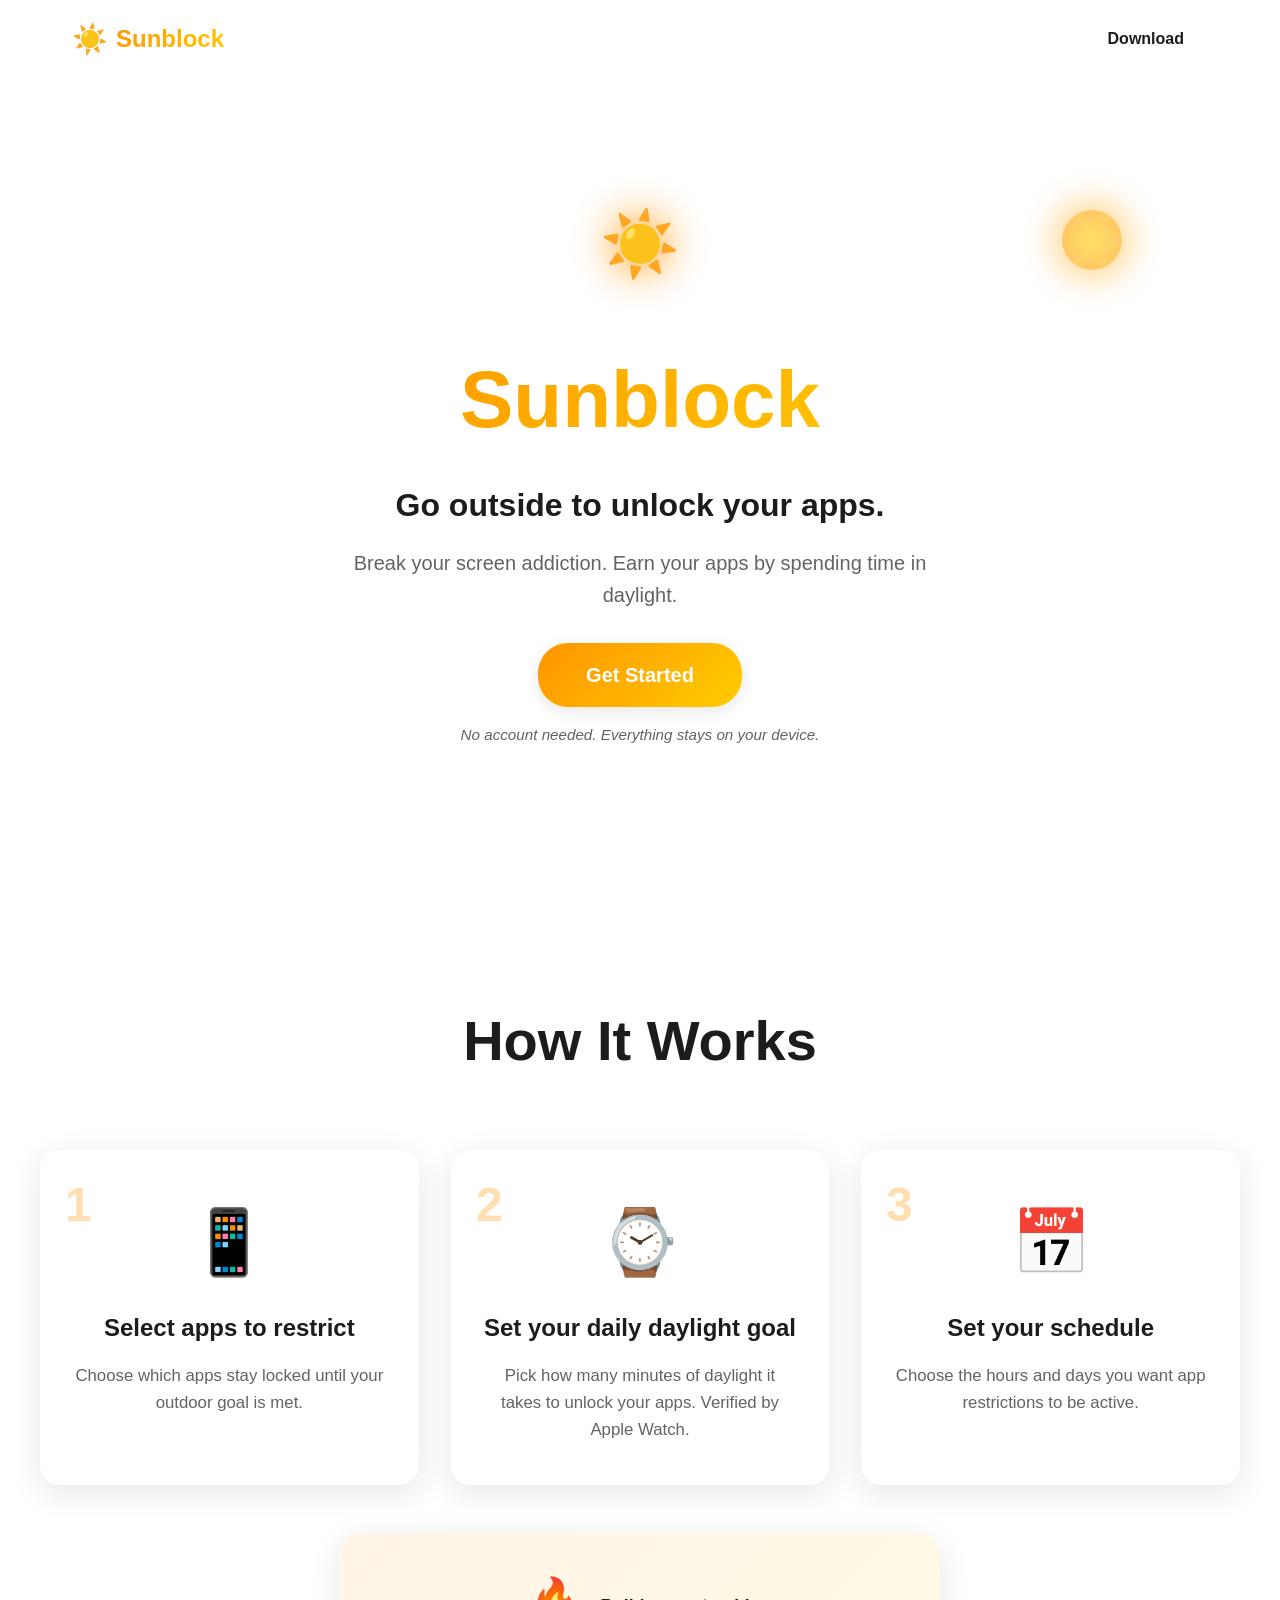
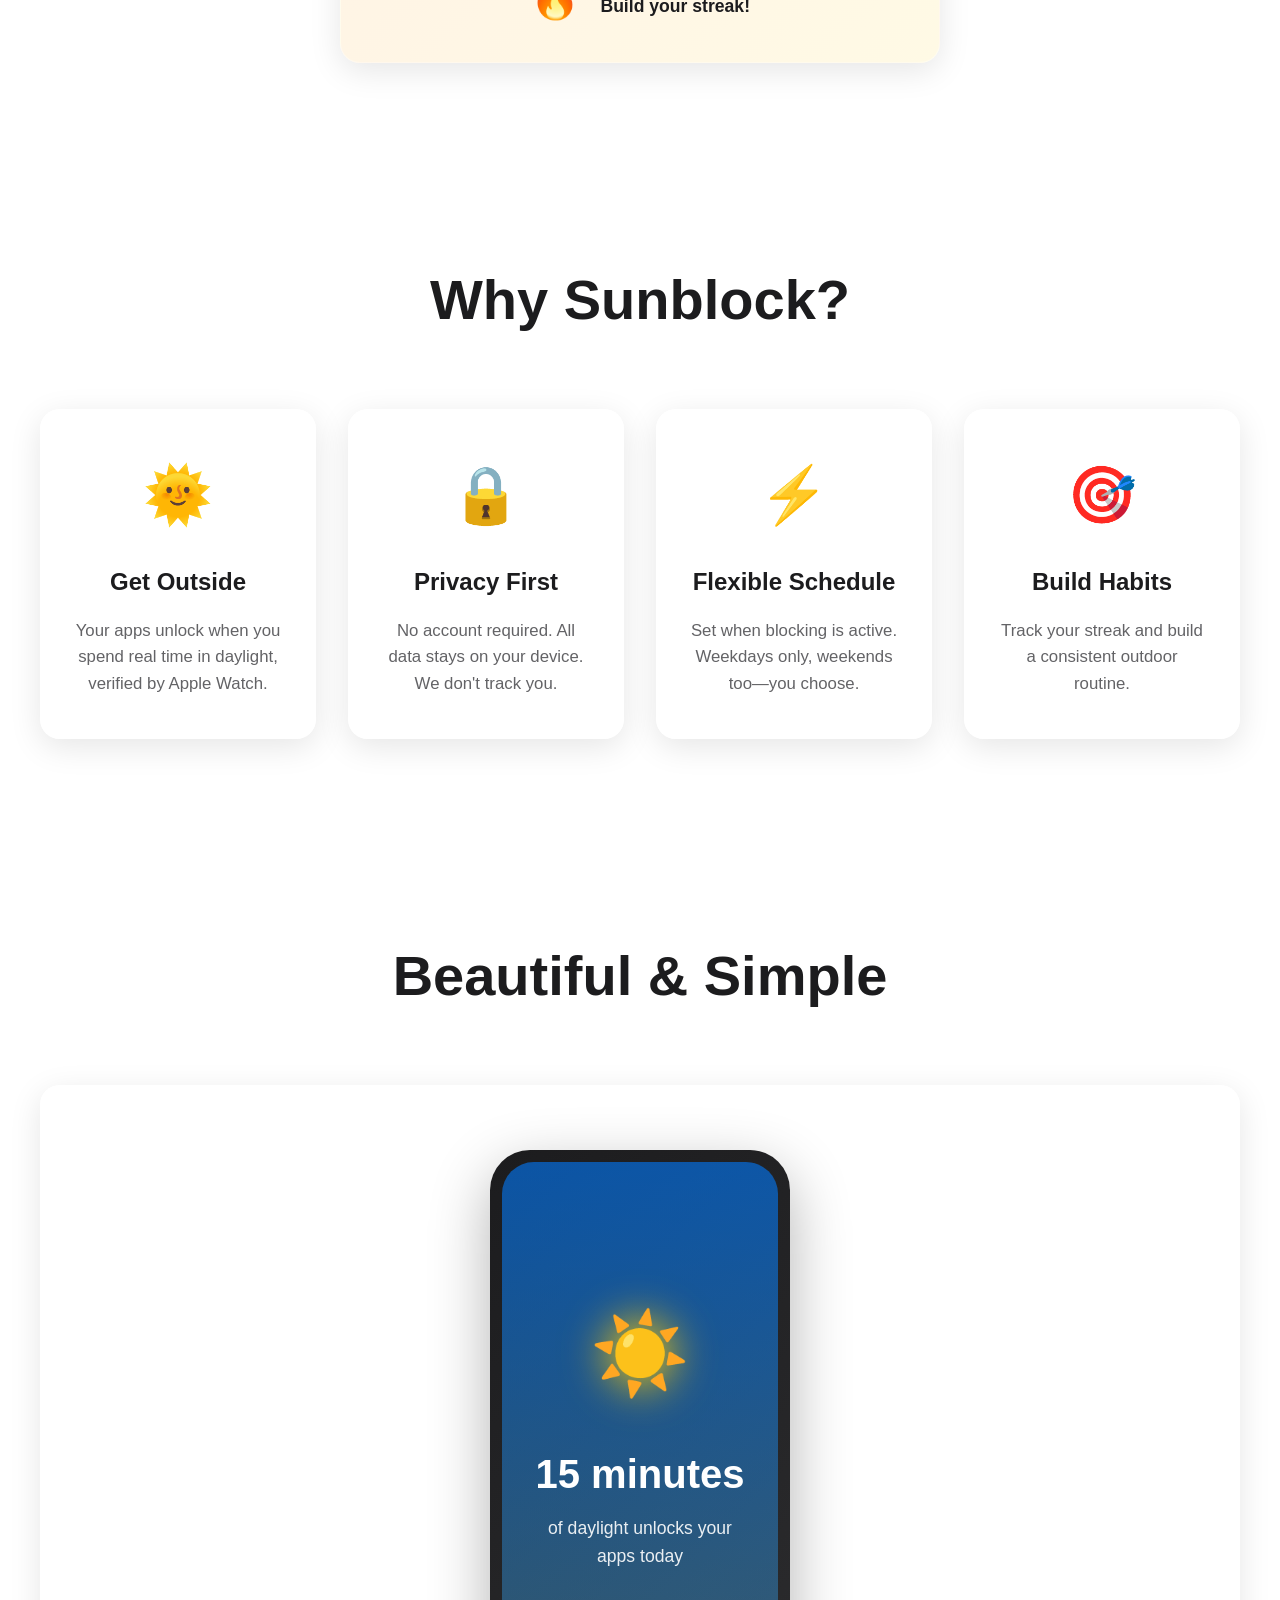
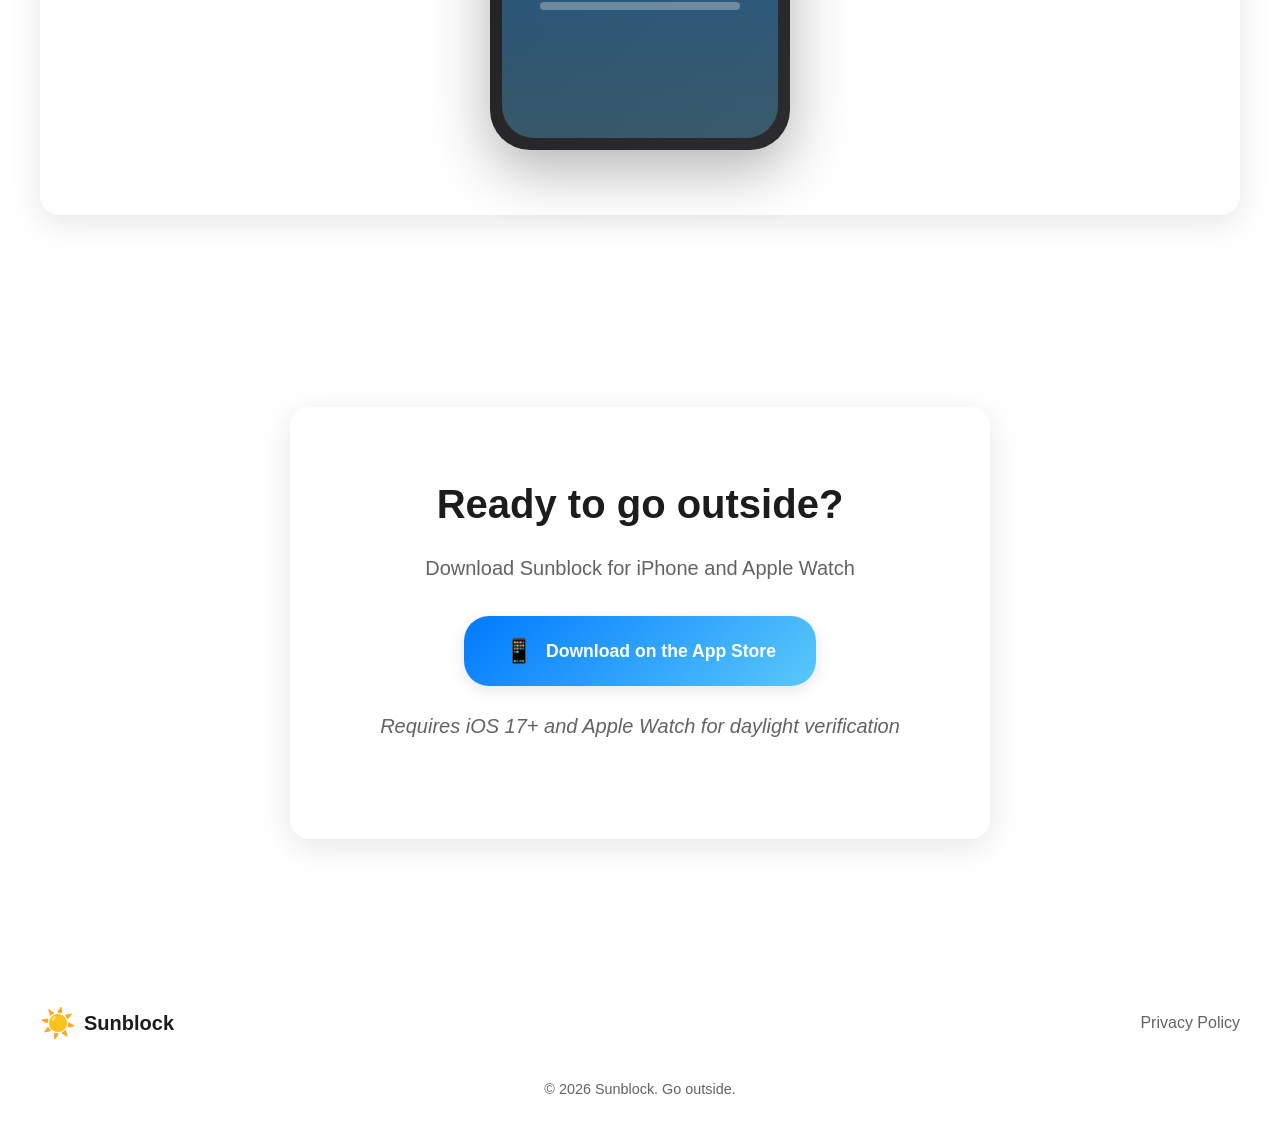
==== index.html @ 4925f152 "Add sun icon favicon - Created SVG sun favicon with gradient - Added favicon links to both pages - I" ====
<!DOCTYPE html>
<html lang="en">
<head>
    <meta charset="UTF-8">
    <meta name="viewport" content="width=device-width, initial-scale=1.0, viewport-fit=cover">
    <meta name="robots" content="noindex, nofollow">
    <meta name="theme-color" content="#007AFF" media="(prefers-color-scheme: light)">
    <meta name="theme-color" content="#5856D6" media="(prefers-color-scheme: dark)">
    <meta name="apple-mobile-web-app-capable" content="yes">
    <meta name="apple-mobile-web-app-status-bar-style" content="black-translucent">
    <link rel="icon" type="image/svg+xml" href="favicon.svg">
    <link rel="apple-touch-icon" href="favicon.svg">
    <title>Sunblock - Go outside to unlock your apps</title>
    <link rel="stylesheet" href="style.css">
</head>
<body>
    <!-- Dynamic Sky Background -->
    <div class="sky-background" id="skyBackground"></div>

    <!-- Floating Sun -->
    <div class="floating-sun" id="floatingSun">
        <div class="sun-rays"></div>
        <div class="sun-core"></div>
    </div>

    <!-- Navigation -->
    <nav class="nav">
        <div class="nav-content">
            <div class="logo">
                <span class="sun-icon">☀️</span>
                <span class="logo-text">Sunblock</span>
            </div>
            <a href="#download" class="nav-link">Download</a>
        </div>
    </nav>

    <!-- Hero Section -->
    <section class="hero">
        <div class="hero-content">
            <div class="hero-icon">
                <div class="pulse-circle"></div>
                <div class="pulse-circle delay-1"></div>
                <div class="pulse-circle delay-2"></div>
                <span class="hero-sun">☀️</span>
            </div>
            <h1 class="hero-title">Sunblock</h1>
            <p class="hero-tagline">Go outside to unlock your apps.</p>
            <p class="hero-subtitle">Break your screen addiction. Earn your apps by spending time in daylight.</p>
            <a href="#download" class="cta-button glass-button">
                Get Started
            </a>
            <p class="hero-note">No account needed. Everything stays on your device.</p>
        </div>
    </section>

    <!-- How It Works -->
    <section class="how-it-works">
        <div class="container">
            <h2 class="section-title">How It Works</h2>

            <div class="steps">
                <div class="step glass-card" data-step="1">
                    <div class="step-number">1</div>
                    <div class="step-icon">📱</div>
                    <h3 class="step-title">Select apps to restrict</h3>
                    <p class="step-description">Choose which apps stay locked until your outdoor goal is met.</p>
                </div>

                <div class="step glass-card" data-step="2">
                    <div class="step-number">2</div>
                    <div class="step-icon">⌚</div>
                    <h3 class="step-title">Set your daily daylight goal</h3>
                    <p class="step-description">Pick how many minutes of daylight it takes to unlock your apps. Verified by Apple Watch.</p>
                </div>

                <div class="step glass-card" data-step="3">
                    <div class="step-number">3</div>
                    <div class="step-icon">📅</div>
                    <h3 class="step-title">Set your schedule</h3>
                    <p class="step-description">Choose the hours and days you want app restrictions to be active.</p>
                </div>
            </div>

            <div class="bonus-feature glass-card">
                <span class="bonus-icon">🔥</span>
                <p><strong>Build your streak!</strong></p>
            </div>
        </div>
    </section>

    <!-- Features Grid -->
    <section class="features">
        <div class="container">
            <h2 class="section-title">Why Sunblock?</h2>

            <div class="features-grid">
                <div class="feature glass-card interactive-card">
                    <div class="feature-icon">🌞</div>
                    <h3>Get Outside</h3>
                    <p>Your apps unlock when you spend real time in daylight, verified by Apple Watch.</p>
                </div>

                <div class="feature glass-card interactive-card">
                    <div class="feature-icon">🔒</div>
                    <h3>Privacy First</h3>
                    <p>No account required. All data stays on your device. We don't track you.</p>
                </div>

                <div class="feature glass-card interactive-card">
                    <div class="feature-icon">⚡</div>
                    <h3>Flexible Schedule</h3>
                    <p>Set when blocking is active. Weekdays only, weekends too—you choose.</p>
                </div>

                <div class="feature glass-card interactive-card">
                    <div class="feature-icon">🎯</div>
                    <h3>Build Habits</h3>
                    <p>Track your streak and build a consistent outdoor routine.</p>
                </div>
            </div>
        </div>
    </section>

    <!-- App Preview -->
    <section class="preview">
        <div class="container">
            <h2 class="section-title">Beautiful & Simple</h2>
            <div class="preview-content glass-card">
                <div class="phone-mockup">
                    <div class="phone-screen">
                        <div class="app-preview-gradient"></div>
                        <div class="app-preview-content">
                            <div class="preview-sun">☀️</div>
                            <h3>15 minutes</h3>
                            <p>of daylight unlocks your apps today</p>
                            <div class="preview-progress">
                                <div class="progress-bar">
                                    <div class="progress-fill" id="progressFill"></div>
                                </div>
                            </div>
                        </div>
                    </div>
                </div>
            </div>
        </div>
    </section>

    <!-- Download Section -->
    <section class="download" id="download">
        <div class="container">
            <div class="download-content glass-card">
                <h2>Ready to go outside?</h2>
                <p>Download Sunblock for iPhone and Apple Watch</p>
                <div class="download-buttons">
                    <a href="#" class="app-store-button glass-button">
                        <span class="button-icon">📱</span>
                        Download on the App Store
                    </a>
                </div>
                <p class="requirements">Requires iOS 17+ and Apple Watch for daylight verification</p>
            </div>
        </div>
    </section>

    <!-- Footer -->
    <footer class="footer">
        <div class="container">
            <div class="footer-content">
                <div class="footer-logo">
                    <span class="sun-icon">☀️</span>
                    <span>Sunblock</span>
                </div>
                <nav class="footer-links">
                    <a href="privacy.html">Privacy Policy</a>
                </nav>
            </div>
            <p class="footer-copy">&copy; 2026 Sunblock. Go outside.</p>
        </div>
    </footer>

    <script src="script.js"></script>
</body>
</html>
---- style.css ----
/* ================================
   CSS Variables & Reset
   ================================ */

:root {
    --orange: #FF9500;
    --yellow: #FFCC00;
    --cyan: #5AC8FA;
    --blue: #007AFF;
    --indigo: #5856D6;
    --purple: #AF52DE;

    --text-primary: #1C1C1E;
    --text-secondary: #636366;
    --background: #F2F2F7;

    --glass-bg: rgba(255, 255, 255, 0.7);
    --glass-border: rgba(255, 255, 255, 0.3);
    --glass-shadow: rgba(0, 0, 0, 0.1);
}

@media (prefers-color-scheme: dark) {
    :root {
        --text-primary: #FFFFFF;
        --text-secondary: #AEAEB2;
        --background: #000000;
        --glass-bg: rgba(28, 28, 30, 0.7);
        --glass-border: rgba(255, 255, 255, 0.1);
    }
}

* {
    margin: 0;
    padding: 0;
    box-sizing: border-box;
}

html {
    height: -webkit-fill-available;
}

body {
    font-family: -apple-system, BlinkMacSystemFont, 'SF Pro Display', 'Segoe UI', Roboto, 'Helvetica Neue', Arial, sans-serif;
    color: var(--text-primary);
    overflow-x: hidden;
    line-height: 1.6;
    min-height: 100vh;
    min-height: -webkit-fill-available;
}

/* ================================
   Dynamic Sky Background
   ================================ */

.sky-background {
    position: fixed;
    top: 0;
    left: 0;
    width: 100%;
    height: 100%;
    height: -webkit-fill-available;
    z-index: -2;
    transition: background 2s ease;
}

body.morning .sky-background {
    background: linear-gradient(180deg,
        rgba(255, 149, 0, 0.4) 0%,
        rgba(90, 200, 250, 0.3) 50%,
        var(--background) 100%);
}

body.midday .sky-background {
    background: linear-gradient(180deg,
        rgba(0, 122, 255, 0.6) 0%,
        rgba(90, 200, 250, 0.3) 100%);
}

body.evening .sky-background {
    background: linear-gradient(180deg,
        rgba(255, 149, 0, 0.5) 0%,
        rgba(175, 82, 222, 0.3) 50%,
        var(--background) 100%);
}

body.night .sky-background {
    background: linear-gradient(180deg,
        rgba(88, 86, 214, 0.8) 0%,
        var(--background) 100%);
}

/* ================================
   Floating Sun
   ================================ */

.floating-sun {
    position: fixed;
    top: 20%;
    right: 10%;
    width: 120px;
    height: 120px;
    z-index: -1;
    animation: float 6s ease-in-out infinite;
    opacity: 0.6;
}

.sun-core {
    position: absolute;
    top: 50%;
    left: 50%;
    transform: translate(-50%, -50%);
    width: 60px;
    height: 60px;
    background: radial-gradient(circle, var(--yellow), var(--orange));
    border-radius: 50%;
    box-shadow: 0 0 40px var(--orange);
    animation: pulse 3s ease-in-out infinite;
}

.sun-rays {
    position: absolute;
    top: 50%;
    left: 50%;
    transform: translate(-50%, -50%);
    width: 100%;
    height: 100%;
    background: radial-gradient(circle,
        rgba(255, 204, 0, 0.3) 0%,
        transparent 70%);
    border-radius: 50%;
    animation: rotate 20s linear infinite;
}

@keyframes float {
    0%, 100% { transform: translateY(0px); }
    50% { transform: translateY(-20px); }
}

@keyframes pulse {
    0%, 100% { transform: translate(-50%, -50%) scale(1); }
    50% { transform: translate(-50%, -50%) scale(1.1); }
}

@keyframes rotate {
    from { transform: translate(-50%, -50%) rotate(0deg); }
    to { transform: translate(-50%, -50%) rotate(360deg); }
}

/* ================================
   Glass Effects
   ================================ */

.glass-card {
    background: var(--glass-bg);
    backdrop-filter: blur(20px) saturate(180%);
    -webkit-backdrop-filter: blur(20px) saturate(180%);
    border: 1px solid var(--glass-border);
    border-radius: 20px;
    box-shadow: 0 8px 32px var(--glass-shadow);
}

.glass-button {
    background: var(--glass-bg);
    backdrop-filter: blur(20px) saturate(180%);
    -webkit-backdrop-filter: blur(20px) saturate(180%);
    border: 1px solid var(--glass-border);
    box-shadow: 0 4px 16px var(--glass-shadow);
    transition: all 0.3s ease;
}

.glass-button:hover {
    transform: translateY(-2px);
    box-shadow: 0 8px 24px rgba(255, 149, 0, 0.3);
}

.interactive-card {
    transition: all 0.3s ease;
    cursor: pointer;
}

.interactive-card:hover {
    transform: translateY(-5px) scale(1.02);
    box-shadow: 0 12px 40px rgba(0, 0, 0, 0.15);
}

/* ================================
   Navigation
   ================================ */

.nav {
    position: fixed;
    top: 0;
    left: 0;
    right: 0;
    z-index: 1000;
    padding: 1rem 0;
    background: var(--glass-bg);
    backdrop-filter: blur(20px) saturate(180%);
    -webkit-backdrop-filter: blur(20px) saturate(180%);
    border-bottom: 1px solid var(--glass-border);
}

.nav-content {
    max-width: 1200px;
    margin: 0 auto;
    padding: 0 2rem;
    display: flex;
    justify-content: space-between;
    align-items: center;
}

.logo {
    display: flex;
    align-items: center;
    gap: 0.5rem;
    font-size: 1.5rem;
    font-weight: 700;
}

.sun-icon {
    font-size: 1.8rem;
    animation: spin 10s linear infinite;
}

@keyframes spin {
    from { transform: rotate(0deg); }
    to { transform: rotate(360deg); }
}

.logo-text {
    background: linear-gradient(135deg, var(--orange), var(--yellow));
    -webkit-background-clip: text;
    -webkit-text-fill-color: transparent;
    background-clip: text;
}

.nav-link {
    color: var(--text-primary);
    text-decoration: none;
    font-weight: 600;
    padding: 0.5rem 1.5rem;
    border-radius: 20px;
    transition: all 0.3s ease;
}

.nav-link:hover {
    background: var(--glass-bg);
    backdrop-filter: blur(20px);
    -webkit-backdrop-filter: blur(20px);
}

/* ================================
   Hero Section
   ================================ */

.hero {
    min-height: 100vh;
    display: flex;
    align-items: center;
    justify-content: center;
    text-align: center;
    padding: 6rem 2rem 4rem;
}

.hero-content {
    max-width: 700px;
}

.hero-icon {
    position: relative;
    margin: 0 auto 2rem;
    width: 120px;
    height: 120px;
}

.pulse-circle {
    position: absolute;
    top: 50%;
    left: 50%;
    transform: translate(-50%, -50%);
    width: 100%;
    height: 100%;
    border: 2px solid var(--orange);
    border-radius: 50%;
    opacity: 0;
    animation: pulse-ring 2s cubic-bezier(0.455, 0.03, 0.515, 0.955) infinite;
}

.pulse-circle.delay-1 {
    animation-delay: 0.5s;
}

.pulse-circle.delay-2 {
    animation-delay: 1s;
}

@keyframes pulse-ring {
    0% {
        transform: translate(-50%, -50%) scale(0.5);
        opacity: 1;
    }
    100% {
        transform: translate(-50%, -50%) scale(1.5);
        opacity: 0;
    }
}

.hero-sun {
    position: absolute;
    top: 50%;
    left: 50%;
    transform: translate(-50%, -50%);
    font-size: 4rem;
    filter: drop-shadow(0 0 20px var(--orange));
}

.hero-title {
    font-size: clamp(3rem, 8vw, 5rem);
    font-weight: 800;
    margin-bottom: 1rem;
    background: linear-gradient(135deg, var(--orange), var(--yellow));
    -webkit-background-clip: text;
    -webkit-text-fill-color: transparent;
    background-clip: text;
}

.hero-tagline {
    font-size: clamp(1.5rem, 4vw, 2rem);
    font-weight: 600;
    margin-bottom: 1rem;
    color: var(--text-primary);
}

.hero-subtitle {
    font-size: 1.25rem;
    color: var(--text-secondary);
    margin-bottom: 2rem;
    max-width: 600px;
    margin-left: auto;
    margin-right: auto;
}

.cta-button {
    display: inline-block;
    padding: 1rem 3rem;
    font-size: 1.25rem;
    font-weight: 700;
    color: white;
    background: linear-gradient(135deg, var(--orange), var(--yellow));
    border-radius: 30px;
    text-decoration: none;
    border: none;
    cursor: pointer;
    margin-bottom: 1rem;
}

.cta-button:hover {
    transform: translateY(-3px);
    box-shadow: 0 12px 32px rgba(255, 149, 0, 0.4);
}

.hero-note {
    font-size: 0.95rem;
    color: var(--text-secondary);
    font-style: italic;
}

/* ================================
   How It Works Section
   ================================ */

.how-it-works {
    padding: 6rem 2rem;
}

.container {
    max-width: 1200px;
    margin: 0 auto;
}

.section-title {
    font-size: clamp(2.5rem, 6vw, 3.5rem);
    font-weight: 800;
    text-align: center;
    margin-bottom: 4rem;
}

.steps {
    display: grid;
    grid-template-columns: repeat(auto-fit, minmax(280px, 1fr));
    gap: 2rem;
    margin-bottom: 3rem;
}

.step {
    padding: 2.5rem 2rem;
    text-align: center;
    position: relative;
    animation: fadeInUp 0.6s ease forwards;
    opacity: 0;
}

.step[data-step="1"] { animation-delay: 0.1s; }
.step[data-step="2"] { animation-delay: 0.2s; }
.step[data-step="3"] { animation-delay: 0.3s; }

@keyframes fadeInUp {
    from {
        opacity: 0;
        transform: translateY(30px);
    }
    to {
        opacity: 1;
        transform: translateY(0);
    }
}

.step-number {
    position: absolute;
    top: 1rem;
    left: 1.5rem;
    font-size: 3rem;
    font-weight: 800;
    color: var(--orange);
    opacity: 0.3;
}

.step-icon {
    font-size: 4rem;
    margin-bottom: 1rem;
}

.step-title {
    font-size: 1.5rem;
    font-weight: 700;
    margin-bottom: 1rem;
}

.step-description {
    color: var(--text-secondary);
    font-size: 1.05rem;
}

.bonus-feature {
    padding: 2rem;
    text-align: center;
    margin: 0 auto;
    max-width: 600px;
    background: linear-gradient(135deg, rgba(255, 149, 0, 0.1), rgba(255, 204, 0, 0.1));
}

.bonus-icon {
    font-size: 2.5rem;
    margin-right: 1rem;
}

.bonus-feature p {
    font-size: 1.1rem;
    display: inline-flex;
    align-items: center;
}

/* ================================
   Features Section
   ================================ */

.features {
    padding: 6rem 2rem;
}

.features-grid {
    display: grid;
    grid-template-columns: repeat(auto-fit, minmax(260px, 1fr));
    gap: 2rem;
}

.feature {
    padding: 2.5rem 2rem;
    text-align: center;
}

.feature-icon {
    font-size: 3.5rem;
    margin-bottom: 1.5rem;
}

.feature h3 {
    font-size: 1.5rem;
    font-weight: 700;
    margin-bottom: 1rem;
}

.feature p {
    color: var(--text-secondary);
    font-size: 1.05rem;
}

/* ================================
   Preview Section
   ================================ */

.preview {
    padding: 6rem 2rem;
}

.preview-content {
    padding: 4rem 2rem;
    display: flex;
    justify-content: center;
    align-items: center;
}

.phone-mockup {
    width: 300px;
    height: 600px;
    border-radius: 40px;
    background: linear-gradient(135deg, #1C1C1E, #2C2C2E);
    padding: 12px;
    box-shadow: 0 20px 60px rgba(0, 0, 0, 0.3);
    position: relative;
}

.phone-screen {
    width: 100%;
    height: 100%;
    border-radius: 32px;
    overflow: hidden;
    position: relative;
}

.app-preview-gradient {
    position: absolute;
    top: 0;
    left: 0;
    right: 0;
    bottom: 0;
    background: linear-gradient(180deg,
        rgba(0, 122, 255, 0.6) 0%,
        rgba(90, 200, 250, 0.3) 100%);
}

.app-preview-content {
    position: relative;
    z-index: 1;
    display: flex;
    flex-direction: column;
    align-items: center;
    justify-content: center;
    height: 100%;
    color: white;
    text-align: center;
    padding: 2rem;
}

.preview-sun {
    font-size: 5rem;
    margin-bottom: 1.5rem;
    filter: drop-shadow(0 0 20px var(--yellow));
    animation: pulse 3s ease-in-out infinite;
}

.app-preview-content h3 {
    font-size: 2.5rem;
    font-weight: 800;
    margin-bottom: 0.5rem;
}

.app-preview-content p {
    font-size: 1.1rem;
    opacity: 0.9;
    margin-bottom: 2rem;
}

.preview-progress {
    width: 100%;
    max-width: 200px;
}

.progress-bar {
    width: 100%;
    height: 8px;
    background: rgba(255, 255, 255, 0.3);
    border-radius: 10px;
    overflow: hidden;
}

.progress-fill {
    height: 100%;
    background: linear-gradient(90deg, var(--orange), var(--yellow));
    border-radius: 10px;
    width: 0%;
    animation: fillProgress 3s ease-in-out infinite;
}

@keyframes fillProgress {
    0%, 100% { width: 0%; }
    50% { width: 60%; }
}

/* ================================
   Download Section
   ================================ */

.download {
    padding: 6rem 2rem;
}

.download-content {
    padding: 4rem 2rem;
    text-align: center;
    max-width: 700px;
    margin: 0 auto;
}

.download-content h2 {
    font-size: 2.5rem;
    font-weight: 800;
    margin-bottom: 1rem;
}

.download-content > p {
    font-size: 1.25rem;
    color: var(--text-secondary);
    margin-bottom: 2rem;
}

.download-buttons {
    margin-bottom: 1.5rem;
}

.app-store-button {
    display: inline-flex;
    align-items: center;
    gap: 0.75rem;
    padding: 1rem 2.5rem;
    font-size: 1.1rem;
    font-weight: 700;
    color: white;
    background: linear-gradient(135deg, var(--blue), var(--cyan));
    border-radius: 25px;
    text-decoration: none;
    border: none;
    cursor: pointer;
}

.button-icon {
    font-size: 1.5rem;
}

.requirements {
    font-size: 0.9rem;
    color: var(--text-secondary);
    font-style: italic;
}

/* ================================
   Footer
   ================================ */

.footer {
    padding: 4rem 2rem 2rem;
    background: var(--glass-bg);
    backdrop-filter: blur(20px);
    -webkit-backdrop-filter: blur(20px);
    border-top: 1px solid var(--glass-border);
}

.footer-content {
    display: flex;
    justify-content: space-between;
    align-items: center;
    flex-wrap: wrap;
    gap: 2rem;
    margin-bottom: 2rem;
}

.footer-logo {
    display: flex;
    align-items: center;
    gap: 0.5rem;
    font-size: 1.25rem;
    font-weight: 700;
}

.footer-links {
    display: flex;
    gap: 2rem;
}

.footer-links a {
    color: var(--text-secondary);
    text-decoration: none;
    transition: color 0.3s ease;
}

.footer-links a:hover {
    color: var(--orange);
}

.footer-copy {
    text-align: center;
    color: var(--text-secondary);
    font-size: 0.9rem;
}

/* ================================
   Responsive Design
   ================================ */

@media (max-width: 768px) {
    .nav-content {
        padding: 0 1rem;
    }

    .hero {
        padding: 5rem 1rem 3rem;
    }

    .floating-sun {
        right: 5%;
        width: 80px;
        height: 80px;
    }

    .sun-core {
        width: 40px;
        height: 40px;
    }

    .steps {
        grid-template-columns: 1fr;
    }

    .features-grid {
        grid-template-columns: 1fr;
    }

    .footer-content {
        flex-direction: column;
        text-align: center;
    }
}

@media (max-width: 480px) {
    .phone-mockup {
        width: 240px;
        height: 480px;
    }

    .app-preview-content h3 {
        font-size: 2rem;
    }

    .preview-sun {
        font-size: 3.5rem;
    }
}
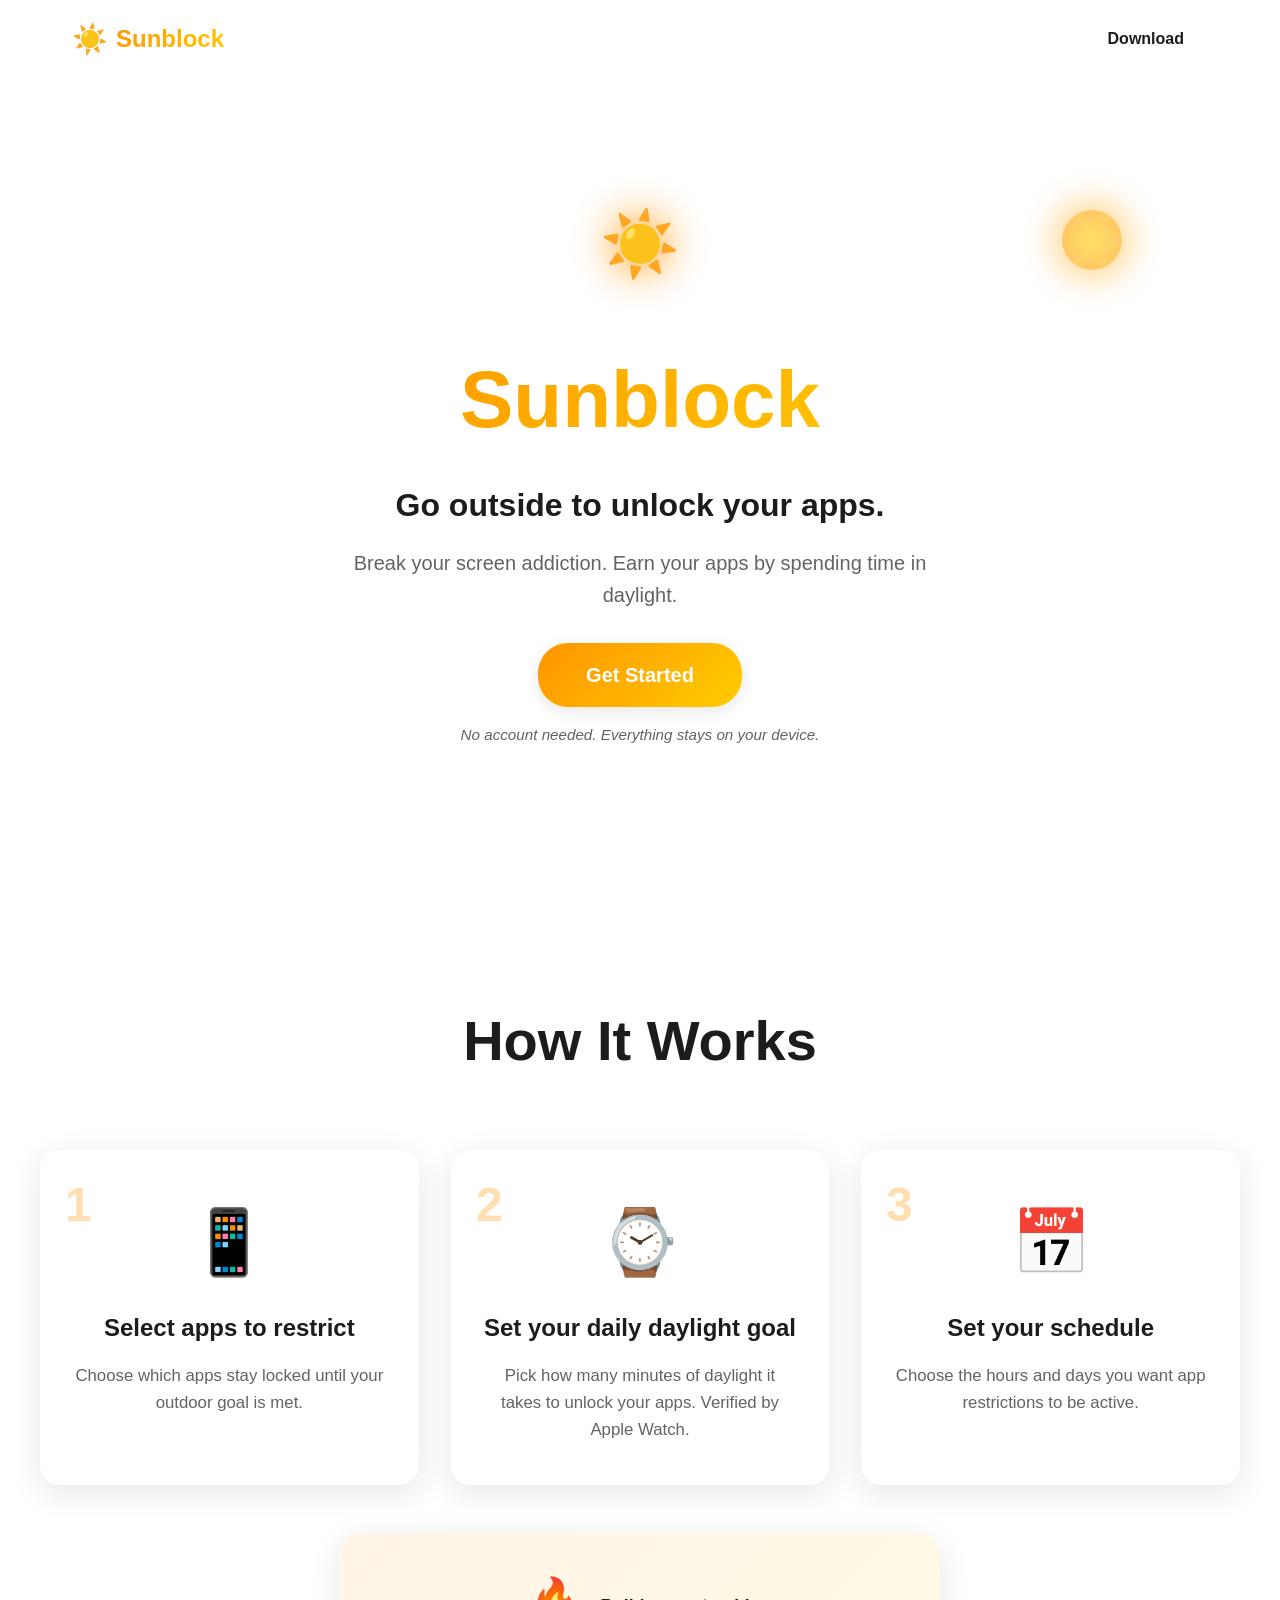
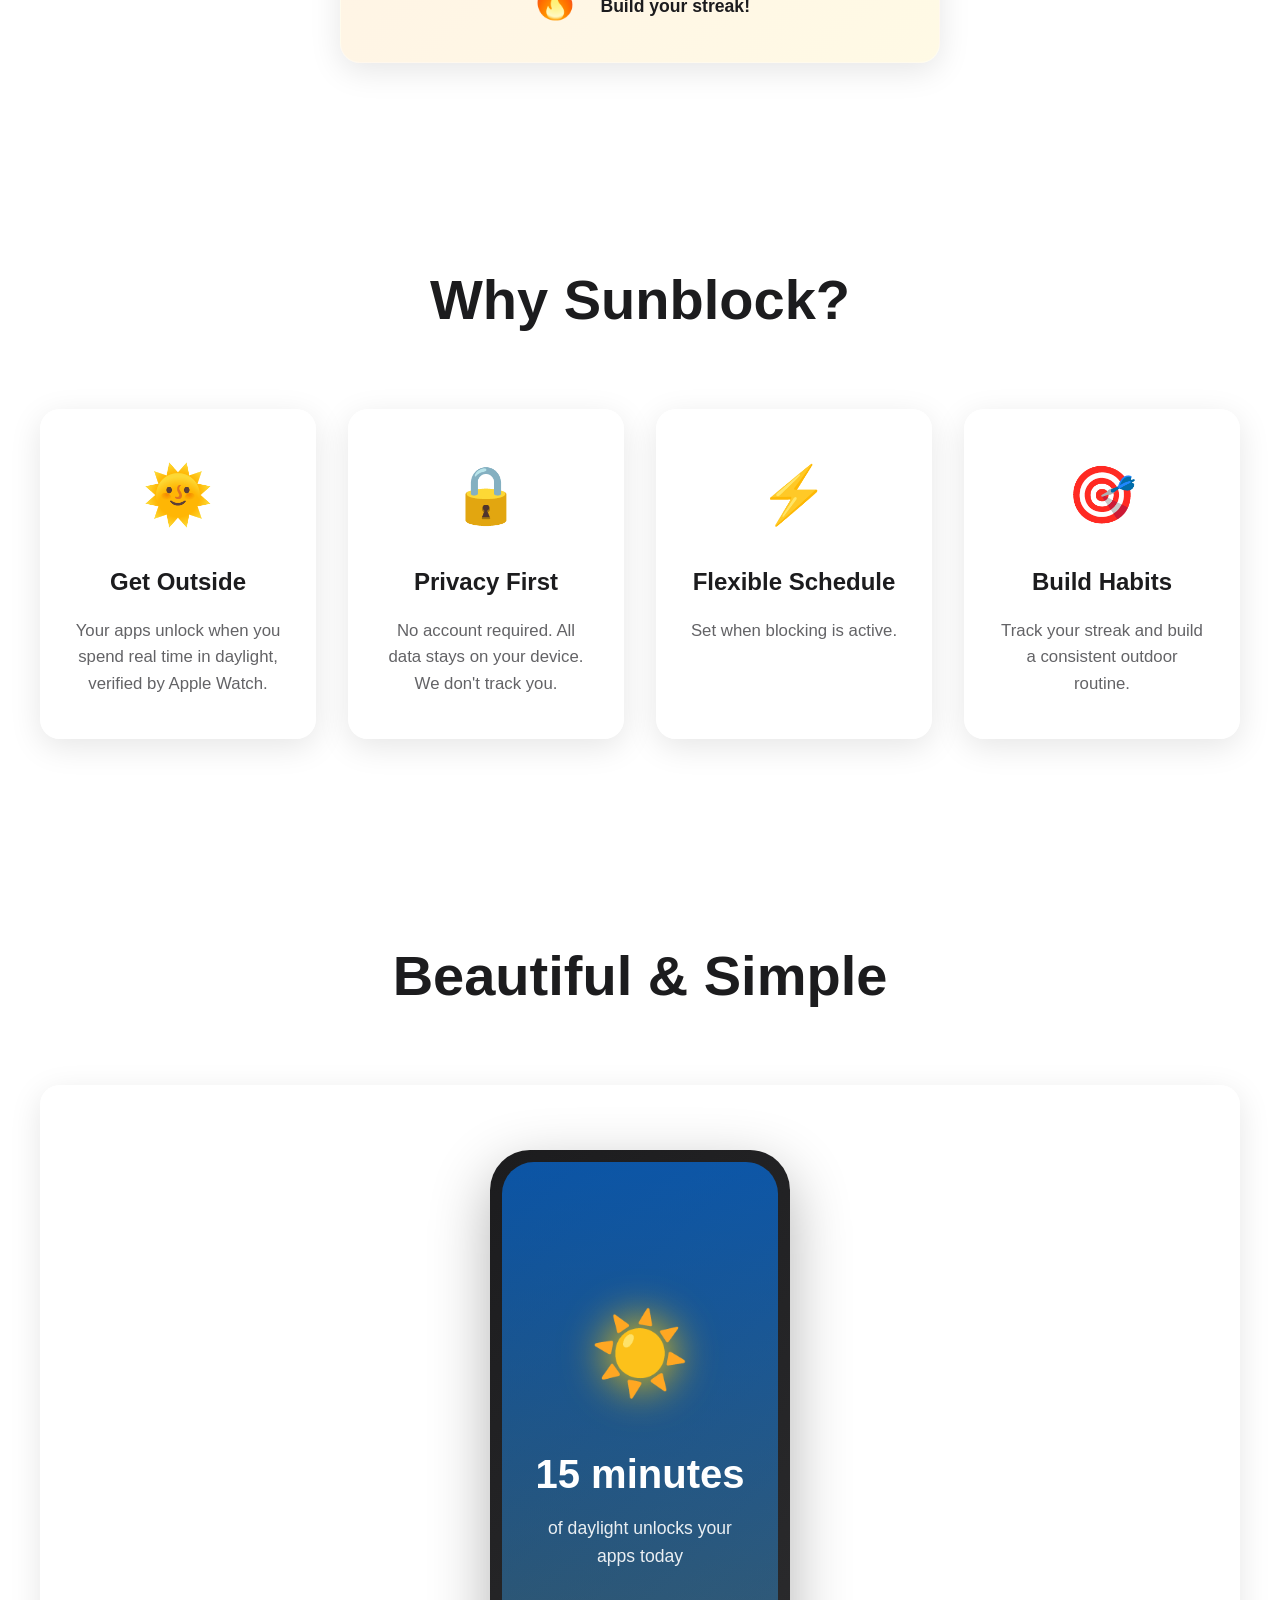
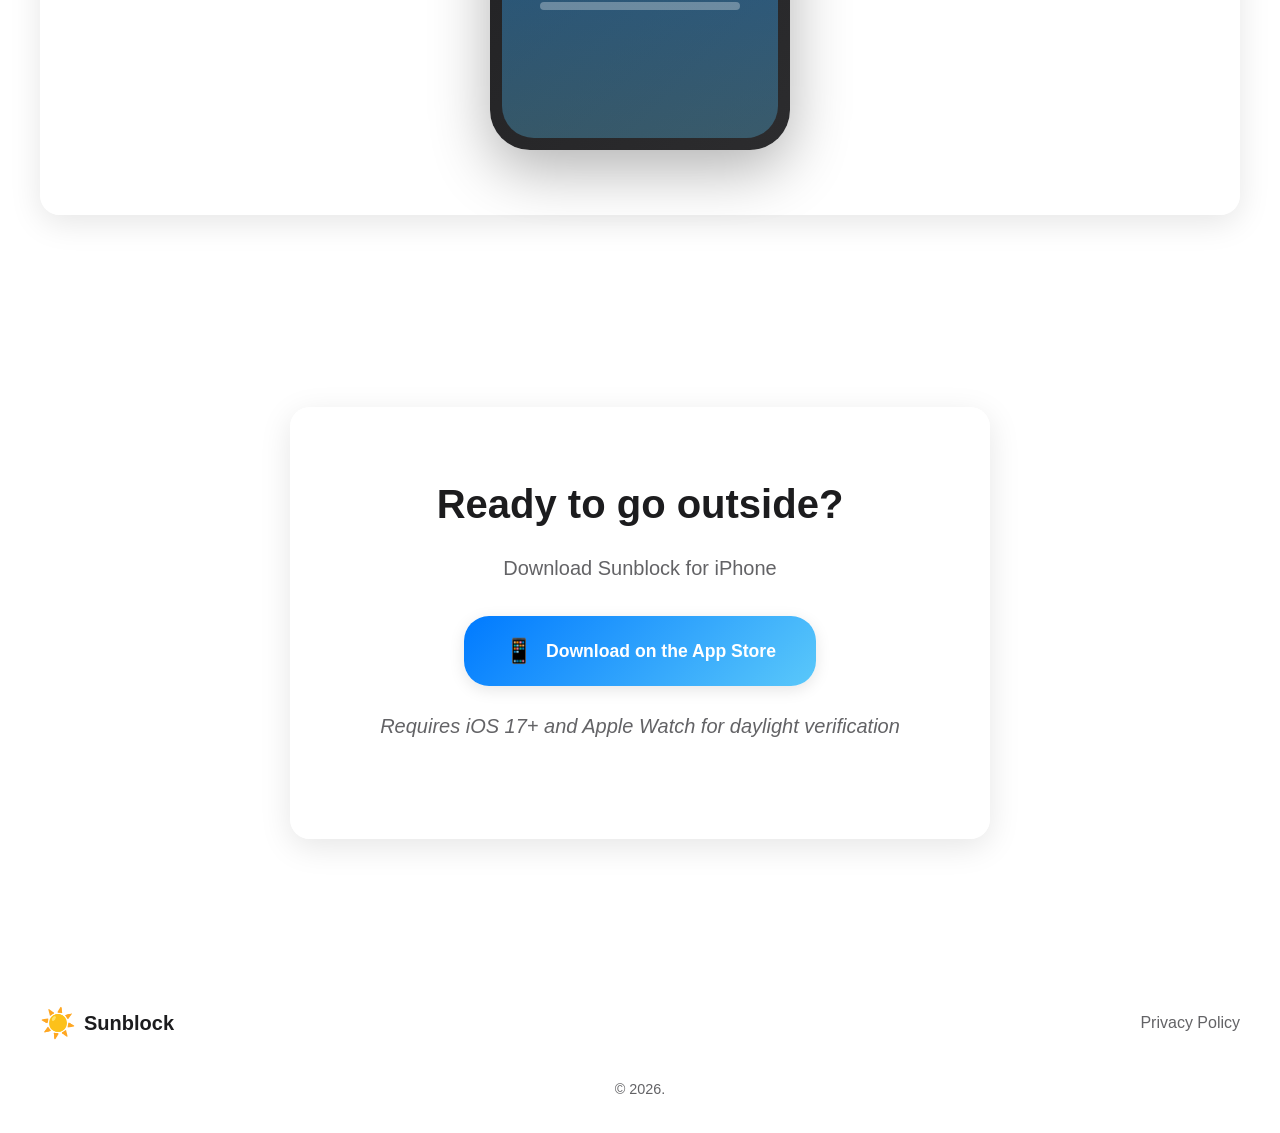
==== commit 35981d13: "Modify footer copyright text Updated footer copyright text to remove 'Go outside.'" ====
--- a/index.html
+++ b/index.html
@@ -4,8 +4,8 @@
     <meta charset="UTF-8">
     <meta name="viewport" content="width=device-width, initial-scale=1.0, viewport-fit=cover">
     <meta name="robots" content="noindex, nofollow">
-    <meta name="theme-color" content="#007AFF" media="(prefers-color-scheme: light)">
-    <meta name="theme-color" content="#5856D6" media="(prefers-color-scheme: dark)">
+    <meta name="theme-color" content="#4A90E2" media="(prefers-color-scheme: light)">
+    <meta name="theme-color" content="#1a1a3a" media="(prefers-color-scheme: dark)">
     <meta name="apple-mobile-web-app-capable" content="yes">
     <meta name="apple-mobile-web-app-status-bar-style" content="black-translucent">
     <link rel="icon" type="image/svg+xml" href="favicon.svg">
@@ -109,7 +109,7 @@
                 <div class="feature glass-card interactive-card">
                     <div class="feature-icon">⚡</div>
                     <h3>Flexible Schedule</h3>
-                    <p>Set when blocking is active. Weekdays only, weekends too—you choose.</p>
+                    <p>Set when blocking is active.</p>
                 </div>
 
                 <div class="feature glass-card interactive-card">
@@ -150,7 +150,7 @@
         <div class="container">
             <div class="download-content glass-card">
                 <h2>Ready to go outside?</h2>
-                <p>Download Sunblock for iPhone and Apple Watch</p>
+                <p>Download Sunblock for iPhone</p>
                 <div class="download-buttons">
                     <a href="#" class="app-store-button glass-button">
                         <span class="button-icon">📱</span>
@@ -174,7 +174,7 @@
                     <a href="privacy.html">Privacy Policy</a>
                 </nav>
             </div>
-            <p class="footer-copy">&copy; 2026 Sunblock. Go outside.</p>
+            <p class="footer-copy">&copy; 2026.</p>
         </div>
     </footer>
 
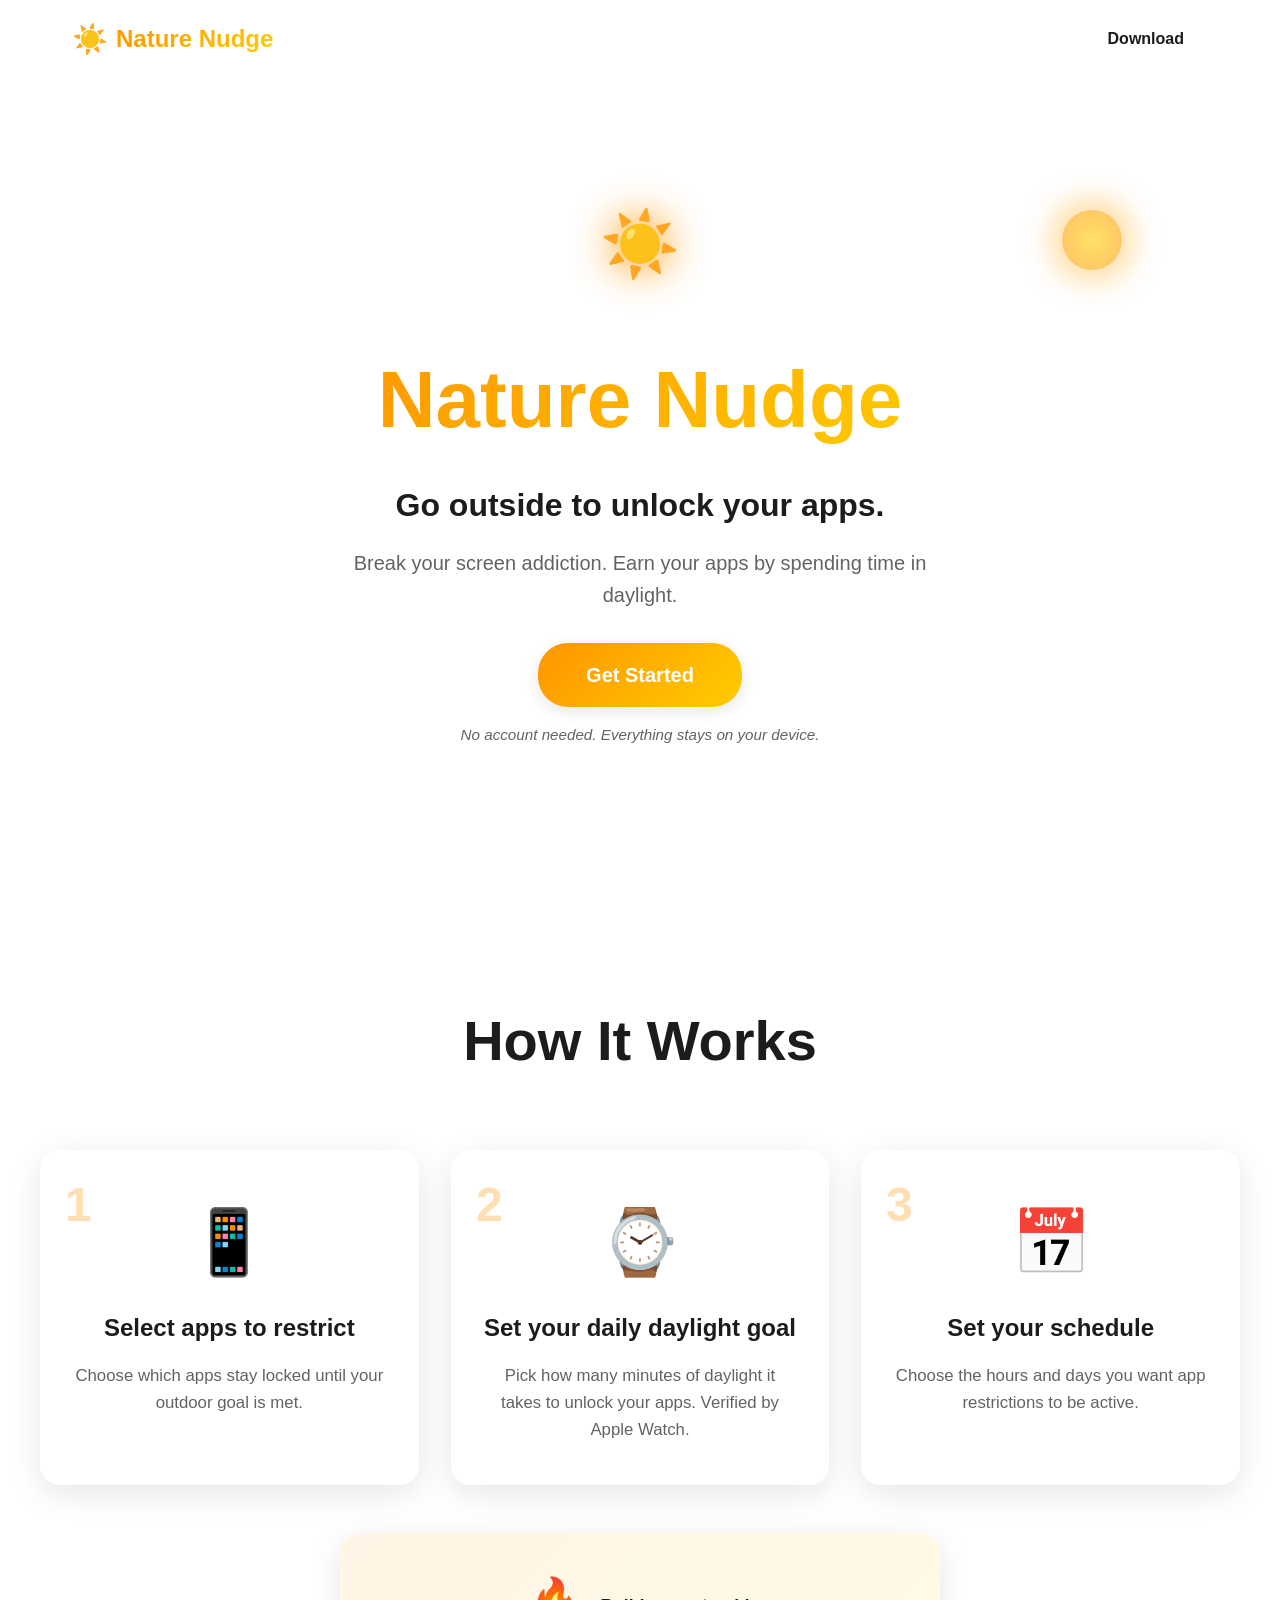
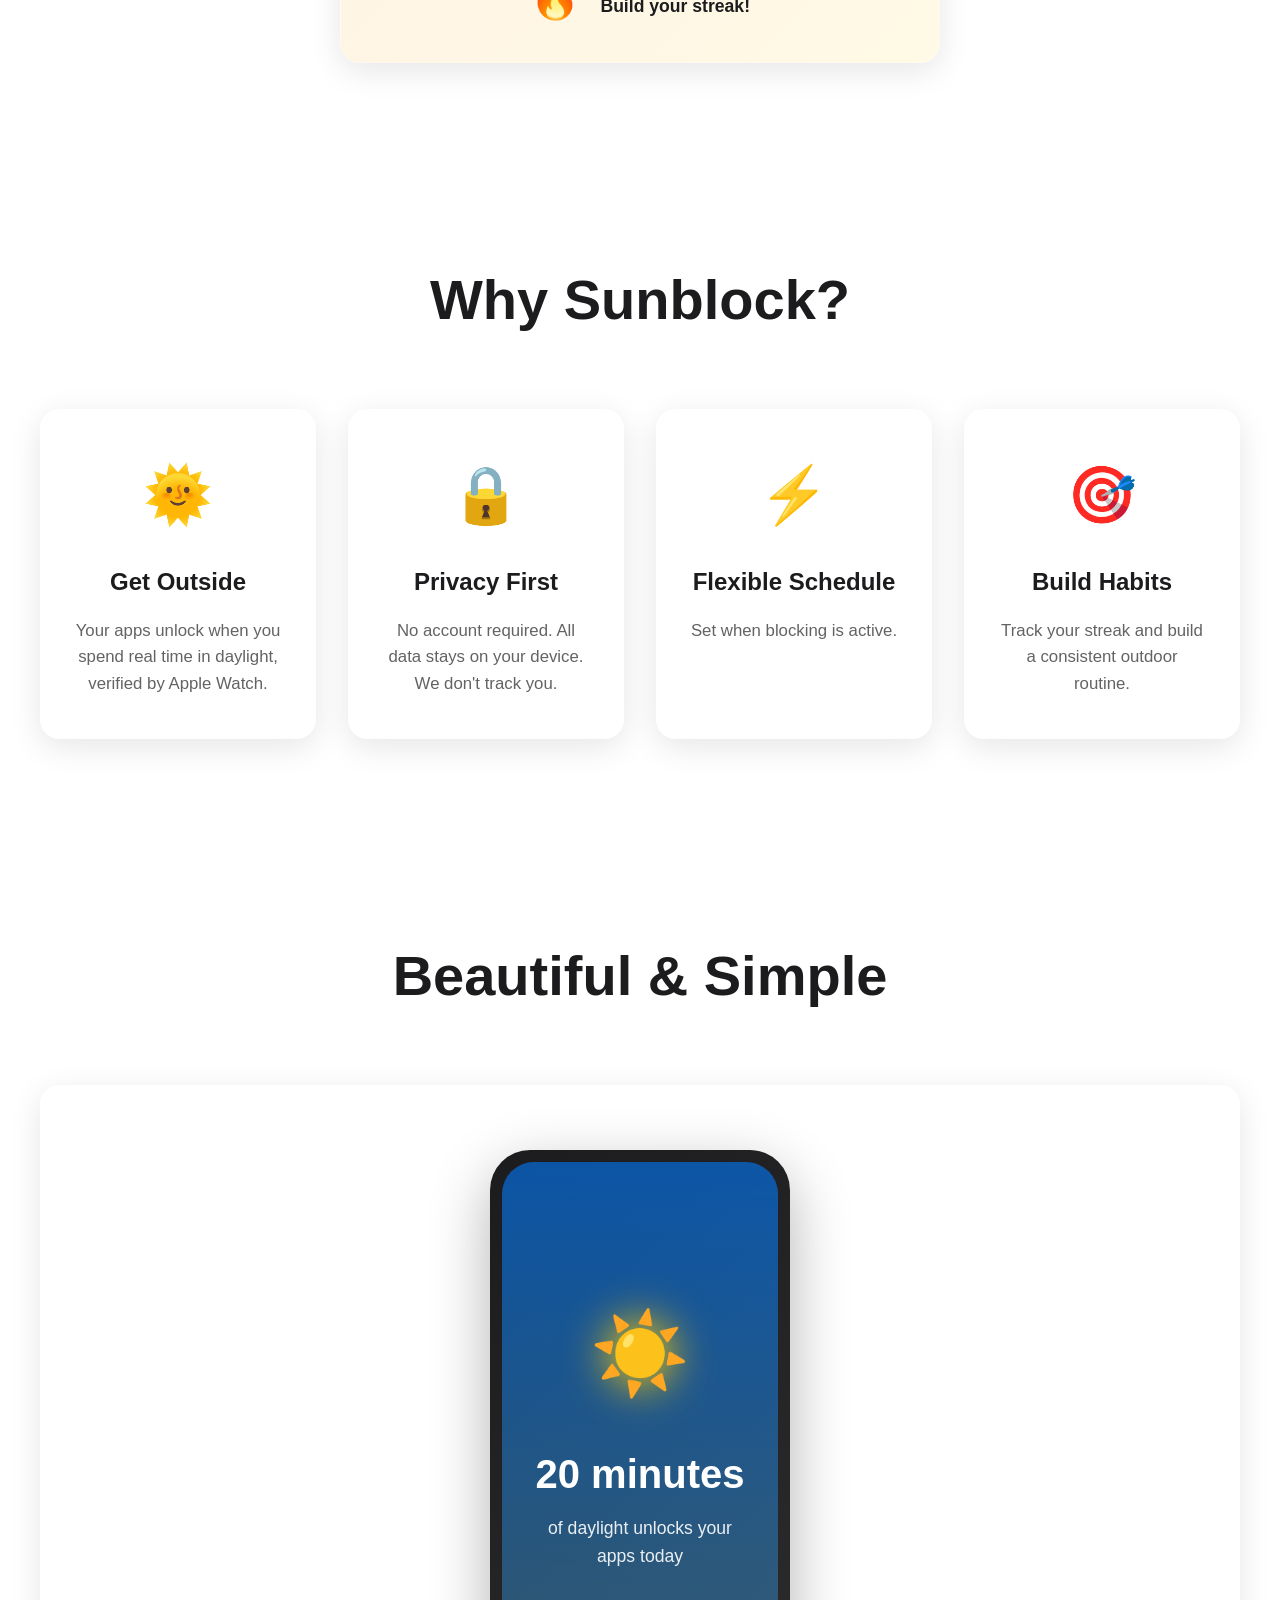
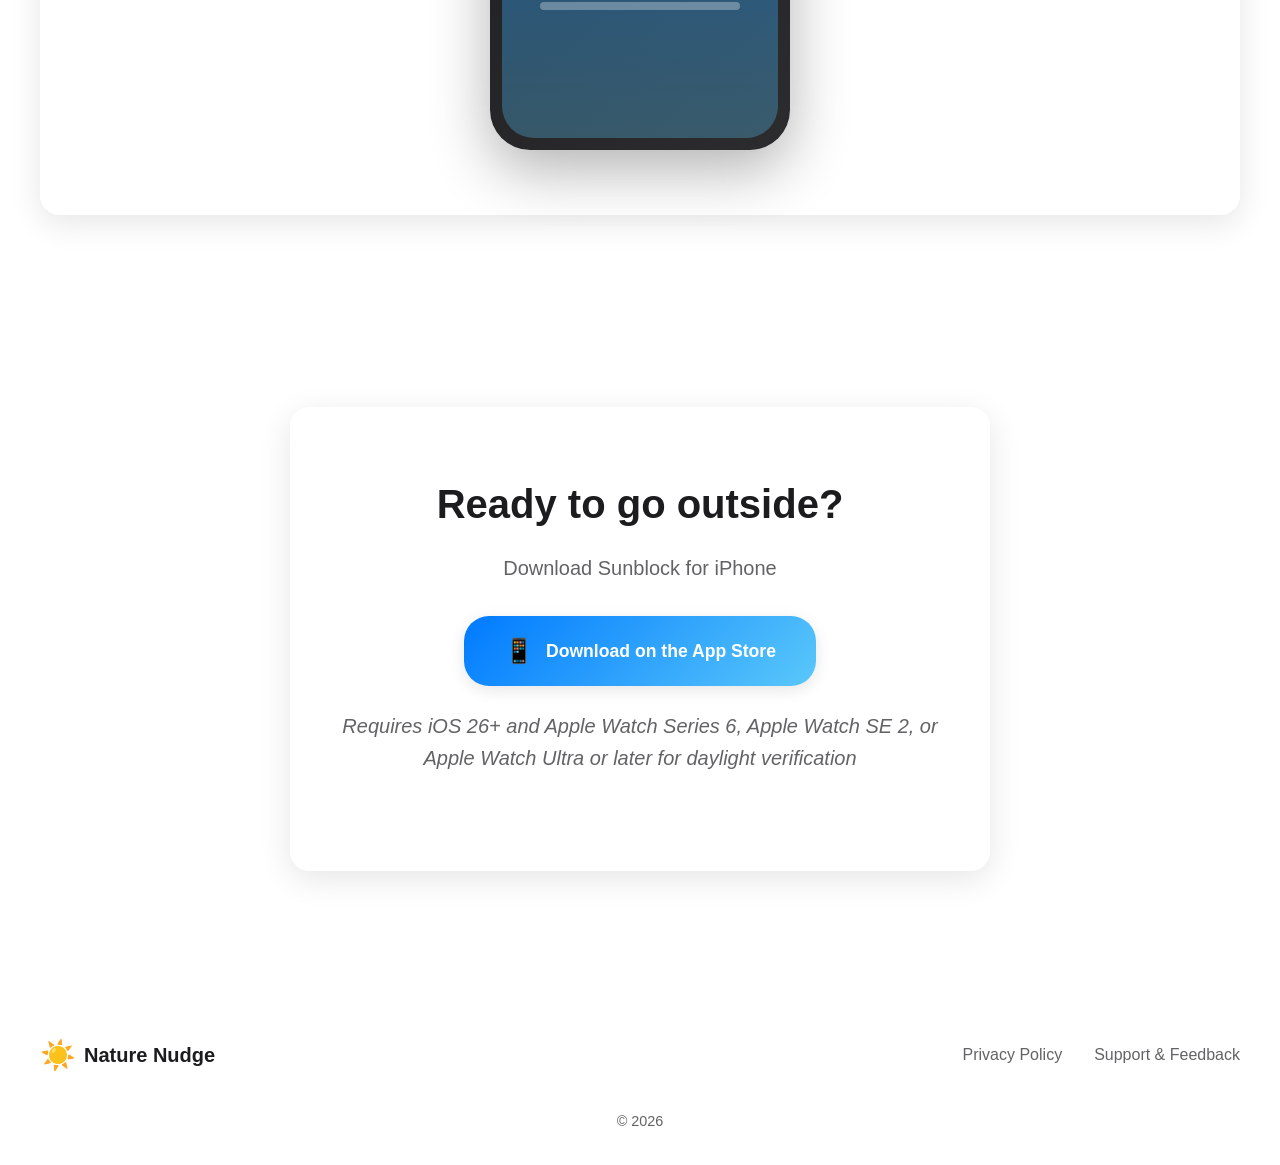
==== commit c6032501: "Change title from 'Sunblock' to 'Nature Nudge'" ====
--- a/index.html
+++ b/index.html
@@ -10,7 +10,7 @@
     <meta name="apple-mobile-web-app-status-bar-style" content="black-translucent">
     <link rel="icon" type="image/svg+xml" href="favicon.svg">
     <link rel="apple-touch-icon" href="favicon.svg">
-    <title>Sunblock - Go outside to unlock your apps</title>
+    <title>Nature Nudge - Go outside to unlock your apps</title>
     <link rel="stylesheet" href="style.css">
 </head>
 <body>
@@ -28,7 +28,7 @@
         <div class="nav-content">
             <div class="logo">
                 <span class="sun-icon">☀️</span>
-                <span class="logo-text">Sunblock</span>
+                <span class="logo-text">Nature Nudge</span>
             </div>
             <a href="#download" class="nav-link">Download</a>
         </div>
@@ -43,7 +43,7 @@
                 <div class="pulse-circle delay-2"></div>
                 <span class="hero-sun">☀️</span>
             </div>
-            <h1 class="hero-title">Sunblock</h1>
+            <h1 class="hero-title">Nature Nudge</h1>
             <p class="hero-tagline">Go outside to unlock your apps.</p>
             <p class="hero-subtitle">Break your screen addiction. Earn your apps by spending time in daylight.</p>
             <a href="#download" class="cta-button glass-button">
@@ -131,7 +131,7 @@
                         <div class="app-preview-gradient"></div>
                         <div class="app-preview-content">
                             <div class="preview-sun">☀️</div>
-                            <h3>15 minutes</h3>
+                            <h3>20 minutes</h3>
                             <p>of daylight unlocks your apps today</p>
                             <div class="preview-progress">
                                 <div class="progress-bar">
@@ -157,7 +157,7 @@
                         Download on the App Store
                     </a>
                 </div>
-                <p class="requirements">Requires iOS 17+ and Apple Watch for daylight verification</p>
+                <p class="requirements">Requires iOS 26+ and Apple Watch Series 6, Apple Watch SE 2, or Apple Watch Ultra or later for daylight verification</p>
             </div>
         </div>
     </section>
@@ -168,13 +168,14 @@
             <div class="footer-content">
                 <div class="footer-logo">
                     <span class="sun-icon">☀️</span>
-                    <span>Sunblock</span>
+                    <span>Nature Nudge</span>
                 </div>
                 <nav class="footer-links">
                     <a href="privacy.html">Privacy Policy</a>
+                    <a href="https://forms.cloud.microsoft/Pages/ResponsePage.aspx?id=DQSIkWdsW0yxEjajBLZtrQAAAAAAAAAAAAO__d2WzkRUQkdaQlNQN0pYU01TVzdLMTNZN1FaNTY4Vy4u">Support & Feedback</a>
                 </nav>
             </div>
-            <p class="footer-copy">&copy; 2026.</p>
+            <p class="footer-copy">&copy; 2026</p>
         </div>
     </footer>
 
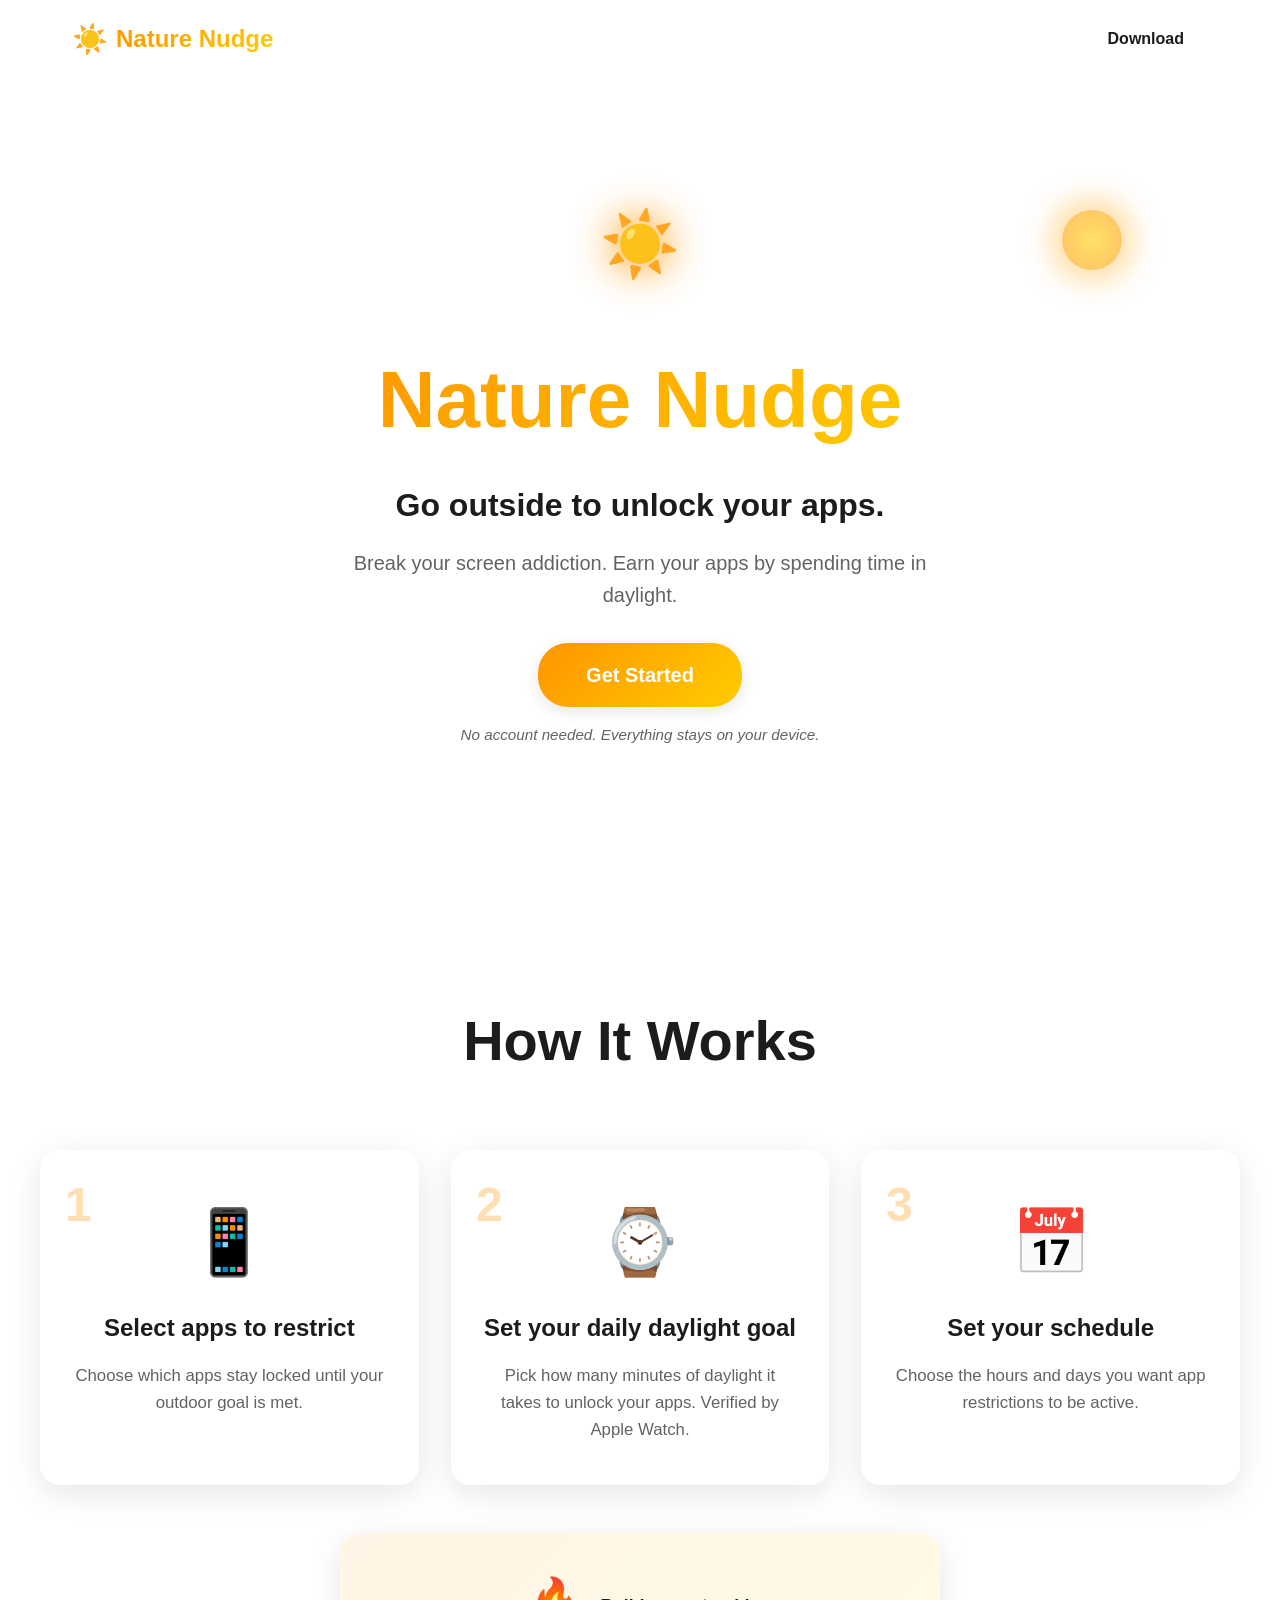
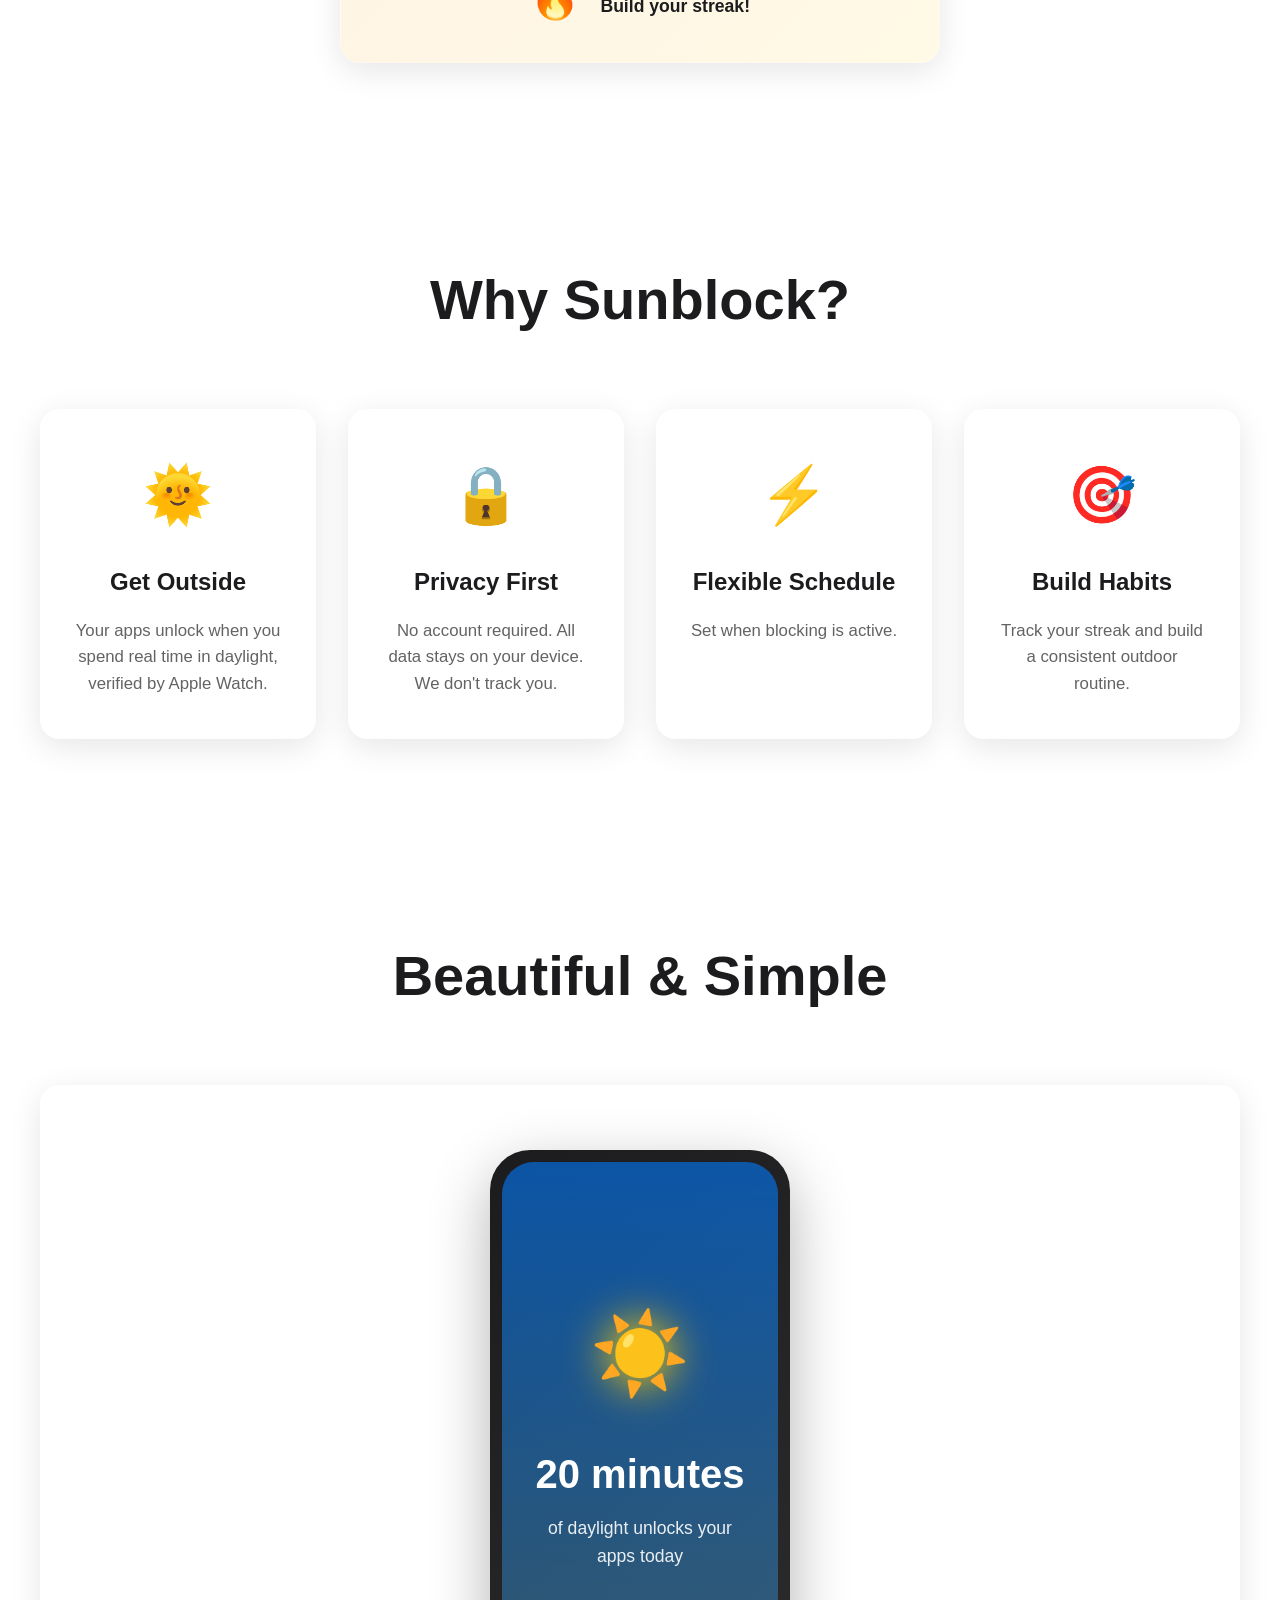
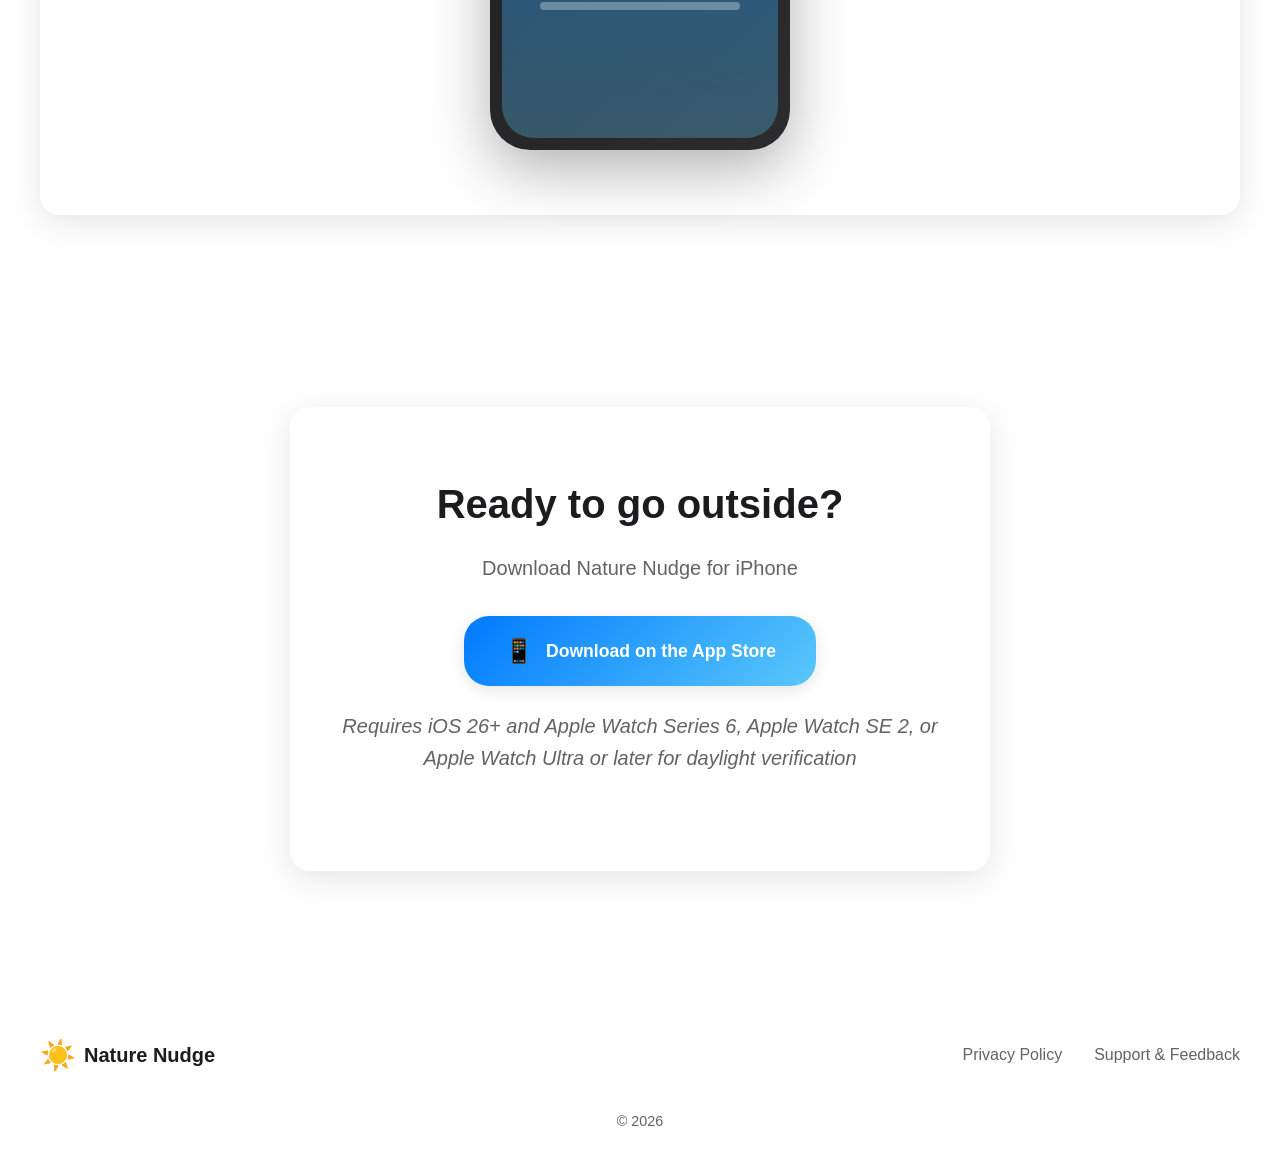
==== commit 3f9bd409: "Update index.html" ====
--- a/index.html
+++ b/index.html
@@ -150,7 +150,7 @@
         <div class="container">
             <div class="download-content glass-card">
                 <h2>Ready to go outside?</h2>
-                <p>Download Sunblock for iPhone</p>
+                <p>Download Nature Nudge for iPhone</p>
                 <div class="download-buttons">
                     <a href="#" class="app-store-button glass-button">
                         <span class="button-icon">📱</span>
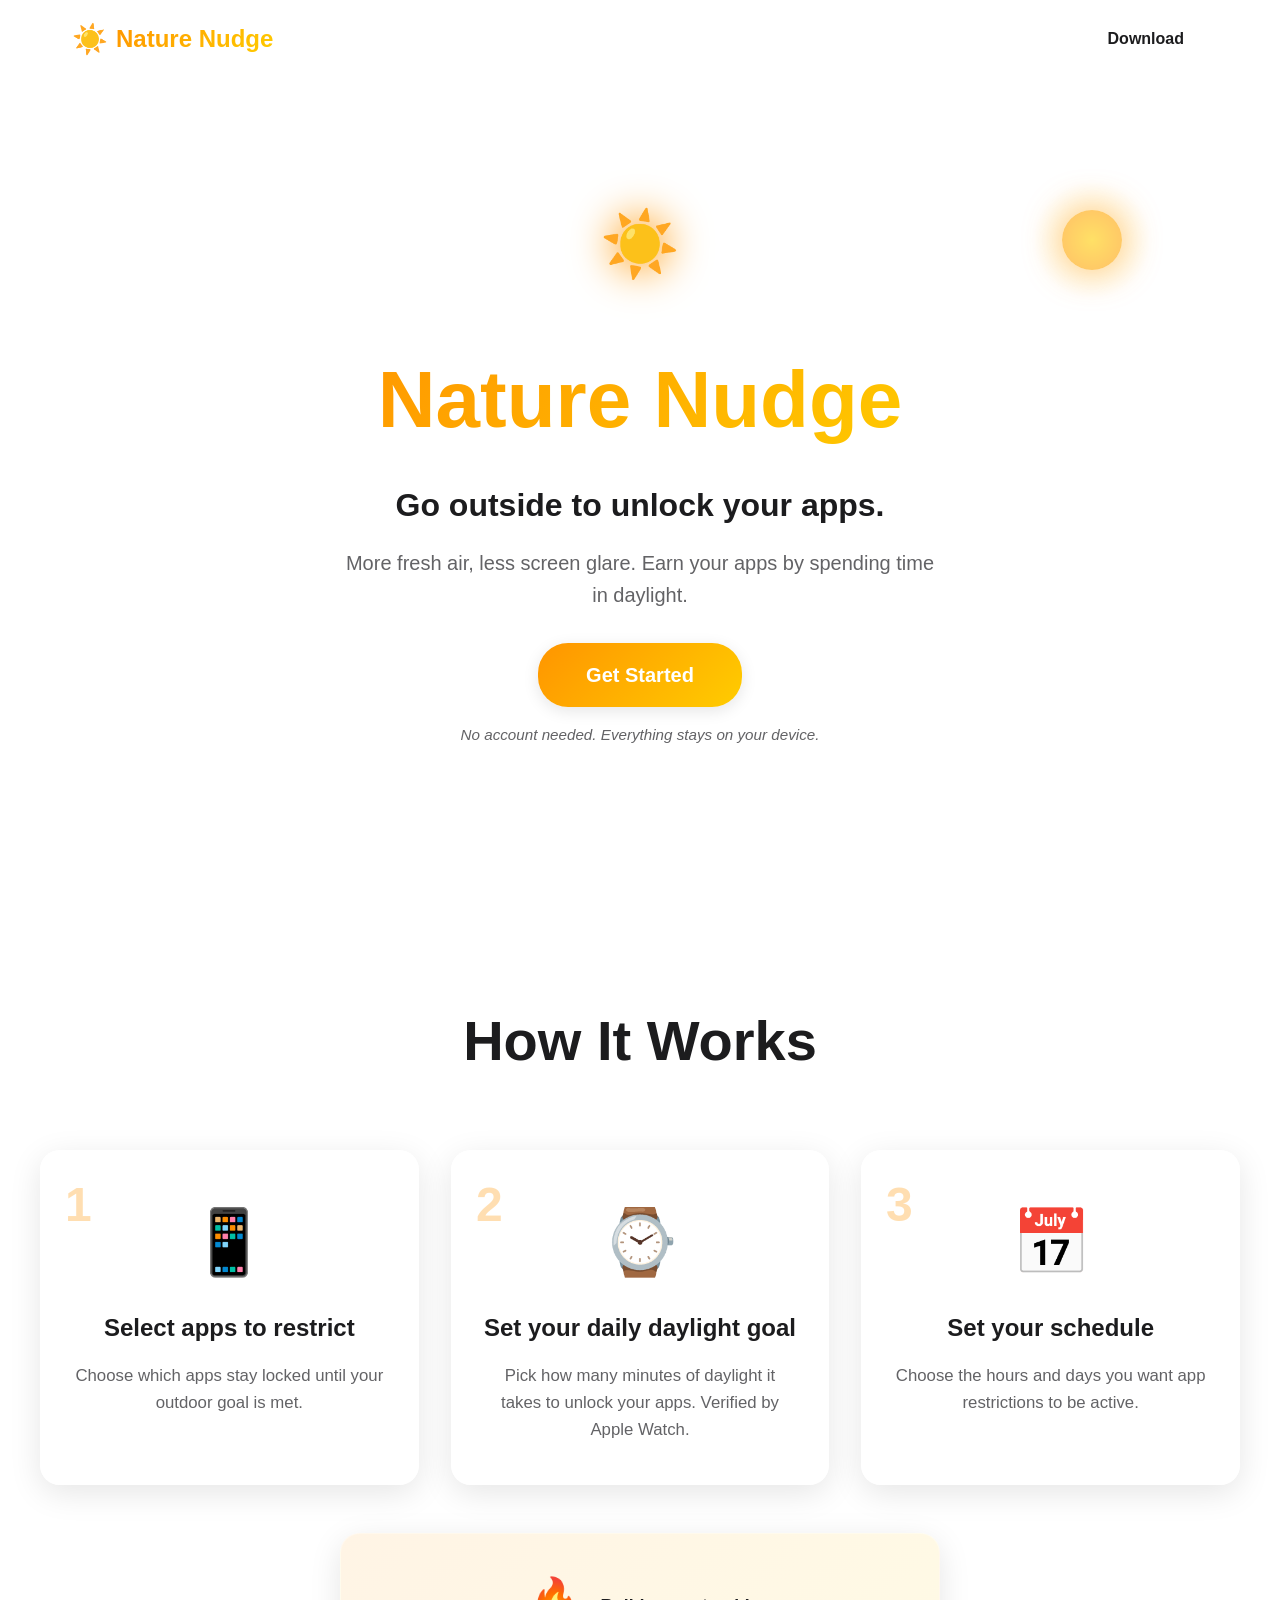
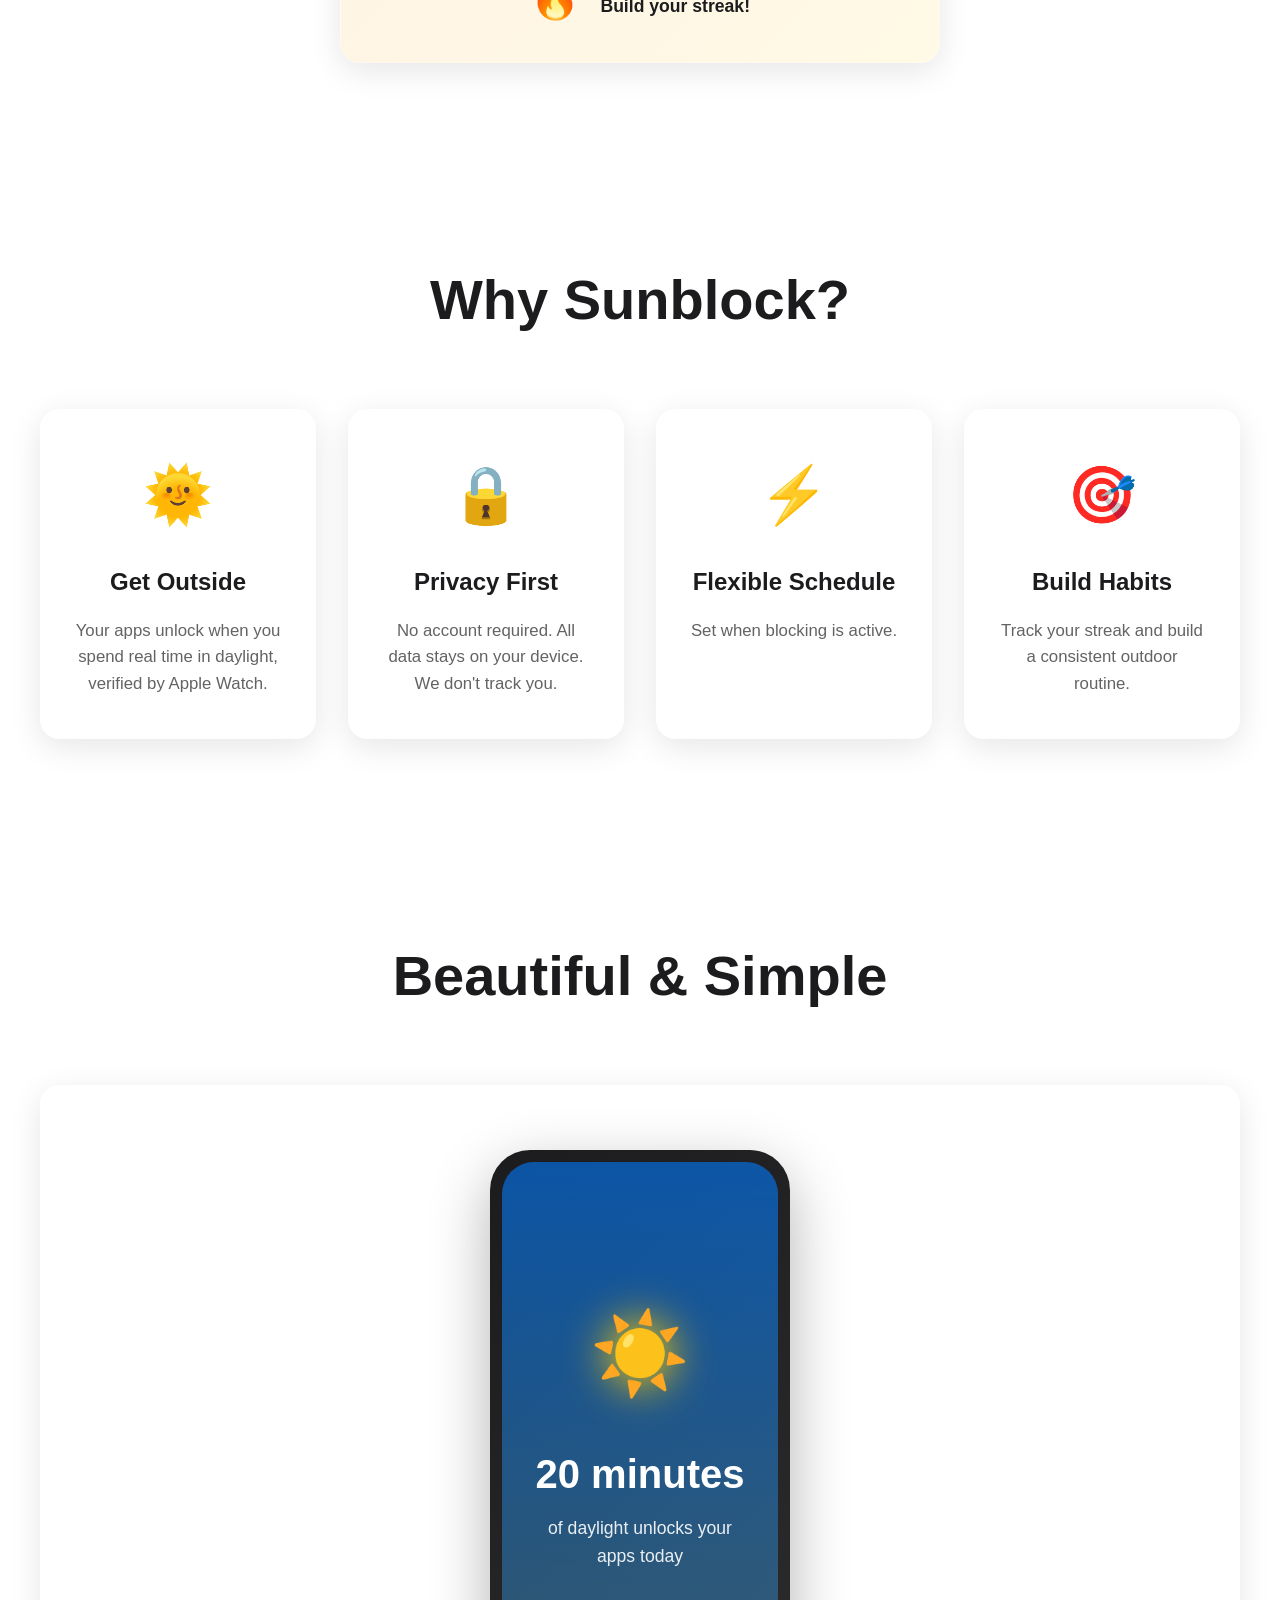
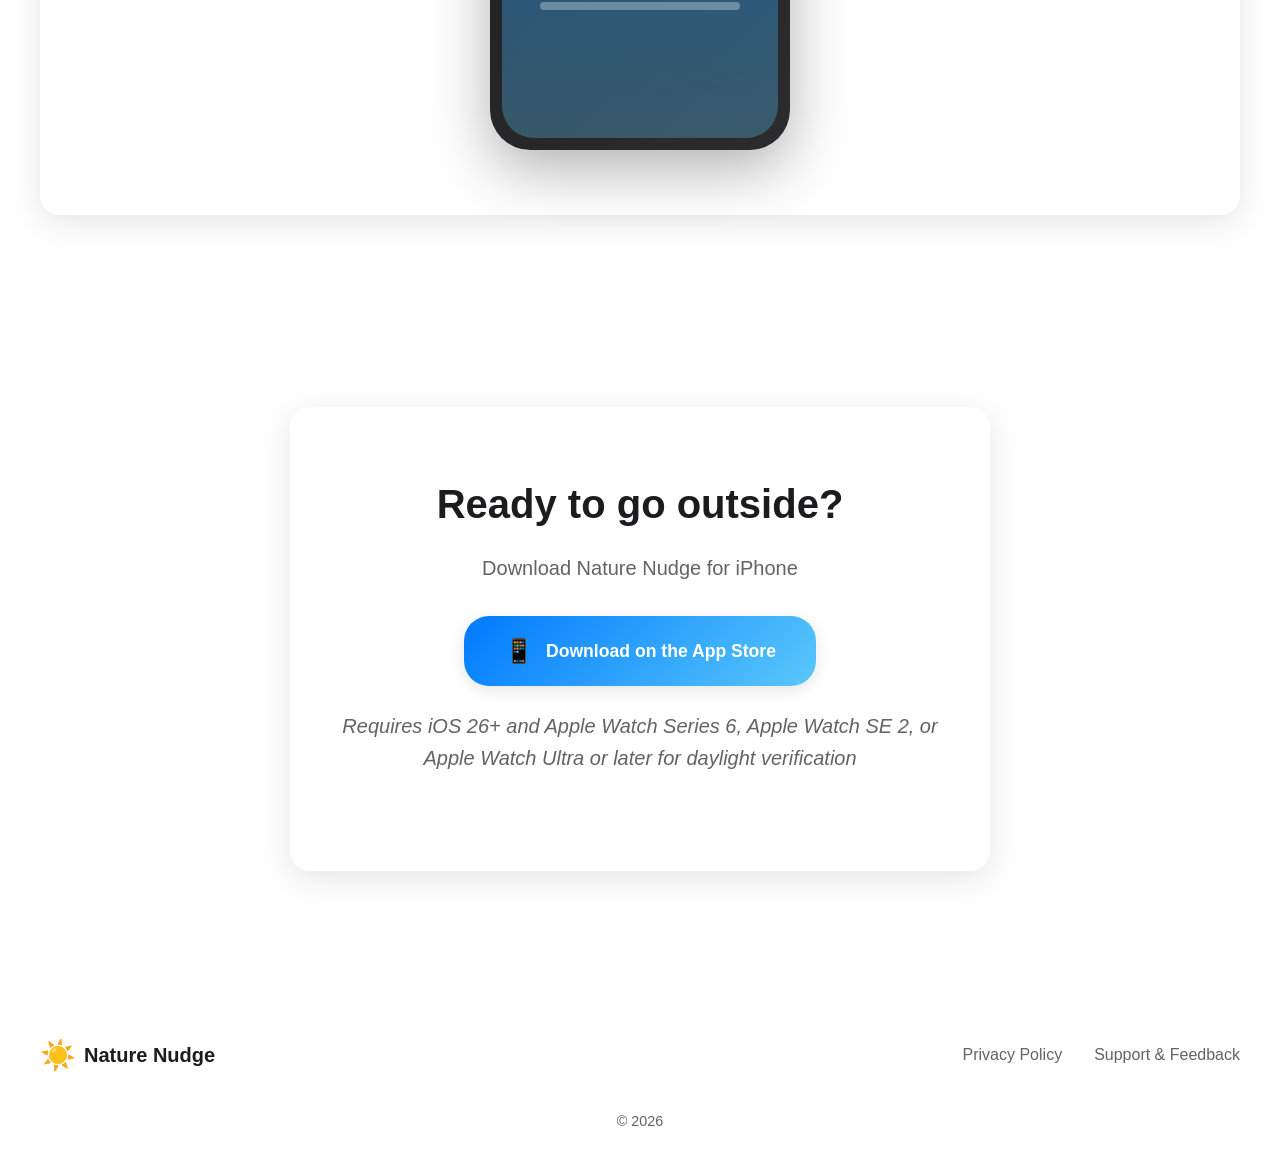
==== commit 1c07c8e0: "Update index.html" ====
--- a/index.html
+++ b/index.html
@@ -8,6 +8,23 @@
     <meta name="theme-color" content="#1a1a3a" media="(prefers-color-scheme: dark)">
     <meta name="apple-mobile-web-app-capable" content="yes">
     <meta name="apple-mobile-web-app-status-bar-style" content="black-translucent">
+
+    <!-- Social Media Preview -->
+    <meta property="og:type" content="website">
+    <meta property="og:title" content="Nature Nudge - Go outside to unlock your apps">
+    <meta property="og:description" content="Break your screen addiction. Earn your apps by spending time in daylight. No account needed. Everything stays on your device.">
+    <meta property="og:image" content="https://brian-meersma.github.io/NatureNudge-Website/social-preview.png">
+    <meta property="og:url" content="https://brian-meersma.github.io/NatureNudge-Website/">
+    <meta property="og:image:width" content="1456">
+    <meta property="og:image:height" content="720">
+
+    <meta name="twitter:card" content="summary_large_image">
+    <meta name="twitter:title" content="Nature Nudge - Go outside to unlock your apps">
+    <meta name="twitter:description" content="Break your screen addiction. Earn your apps by spending time in daylight.">
+    <meta name="twitter:image" content="https://brian-meersma.github.io/NatureNudge-Website/social-preview.png">
+
+    <meta name="description" content="Break your screen addiction. Earn your apps by spending time in daylight. No account needed. Everything stays on your device.">
+
     <link rel="icon" type="image/svg+xml" href="favicon.svg">
     <link rel="apple-touch-icon" href="favicon.svg">
     <title>Nature Nudge - Go outside to unlock your apps</title>
@@ -45,7 +62,7 @@
             </div>
             <h1 class="hero-title">Nature Nudge</h1>
             <p class="hero-tagline">Go outside to unlock your apps.</p>
-            <p class="hero-subtitle">Break your screen addiction. Earn your apps by spending time in daylight.</p>
+            <p class="hero-subtitle">More fresh air, less screen glare. Earn your apps by spending time in daylight.</p>
             <a href="#download" class="cta-button glass-button">
                 Get Started
             </a>
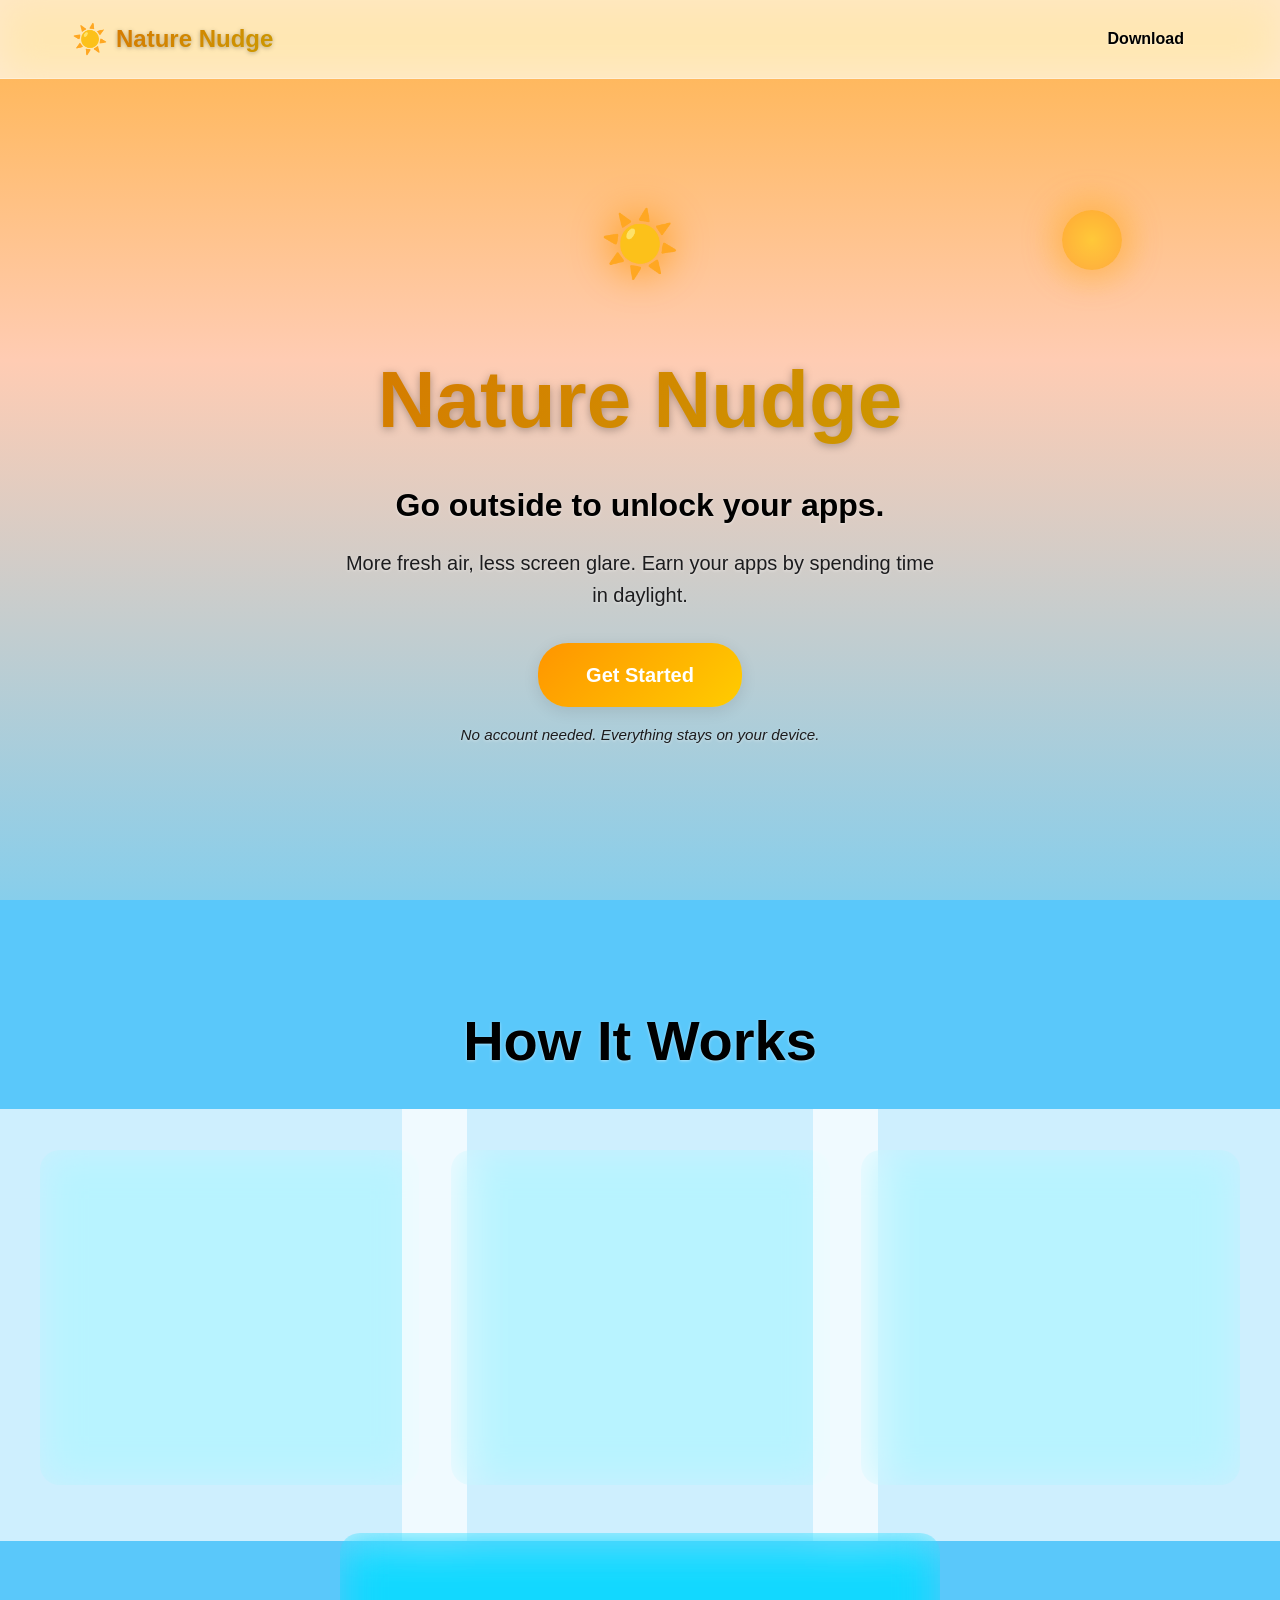
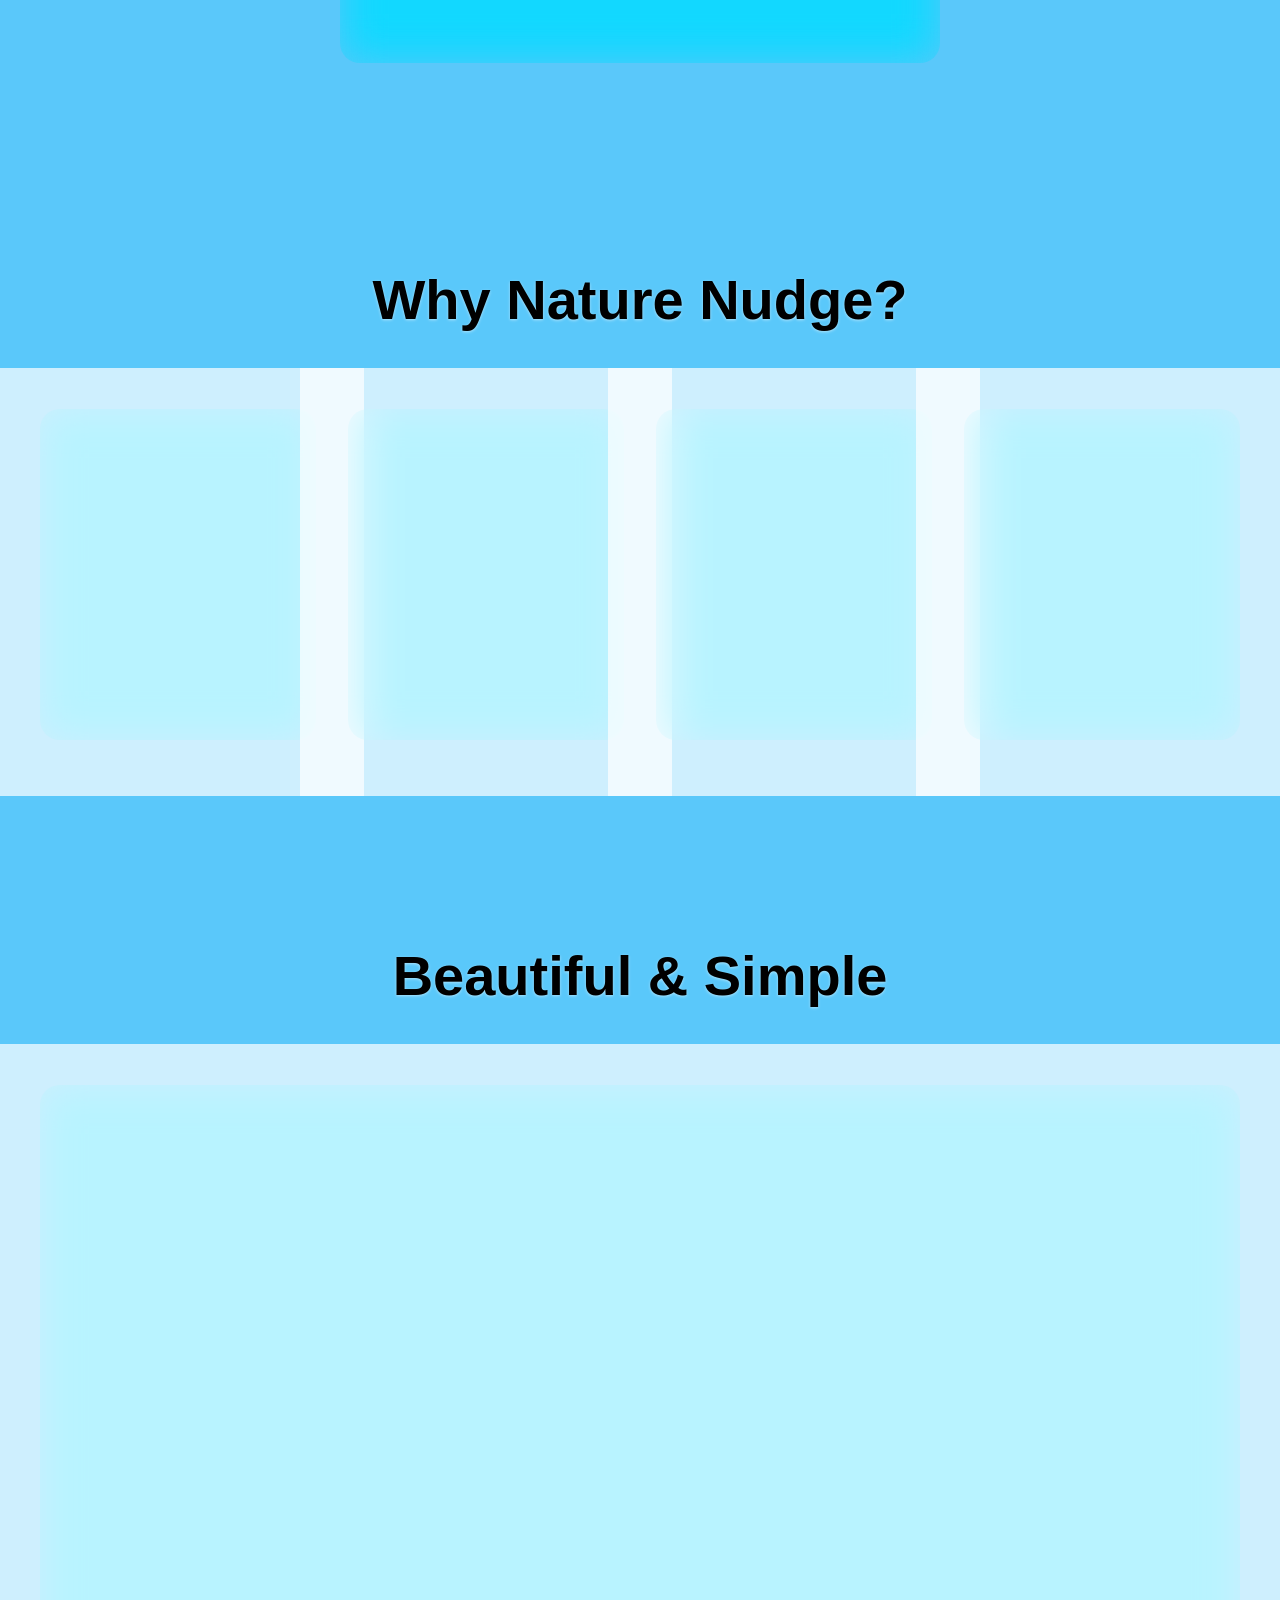
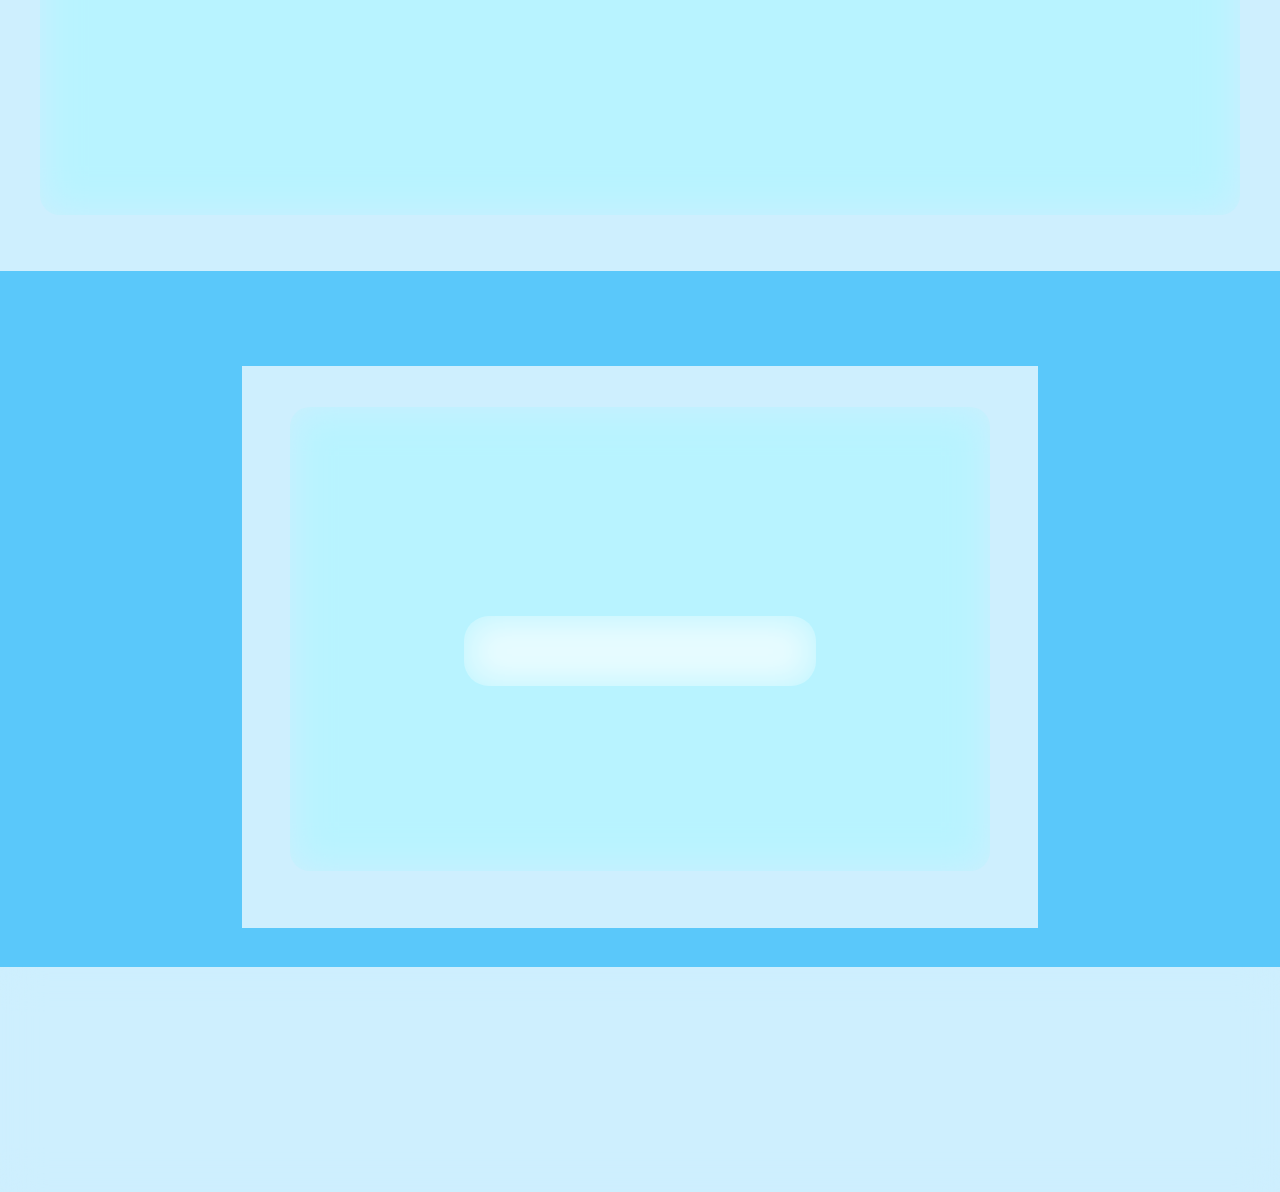
==== commit 19ceed2f: "Add Apple trademark credit lines per legal requirements - Added international format credit lines to" ====
--- a/index.html
+++ b/index.html
@@ -108,7 +108,7 @@
     <!-- Features Grid -->
     <section class="features">
         <div class="container">
-            <h2 class="section-title">Why Sunblock?</h2>
+            <h2 class="section-title">Why Nature Nudge?</h2>
 
             <div class="features-grid">
                 <div class="feature glass-card interactive-card">
@@ -193,6 +193,7 @@
                 </nav>
             </div>
             <p class="footer-copy">&copy; 2026</p>
+            <p class="footer-legal">Apple Watch, iPhone, iOS, and App Store are trademarks of Apple Inc., registered in the U.S. and other countries.</p>
         </div>
     </footer>
 
--- a/style.css
+++ b/style.css
@@ -10,8 +10,8 @@
     --indigo: #5856D6;
     --purple: #AF52DE;
 
-    --text-primary: #1C1C1E;
-    --text-secondary: #636366;
+    --text-primary: #000000;
+    --text-secondary: #1C1C1E;
     --background: #F2F2F7;
 
     --glass-bg: rgba(255, 255, 255, 0.7);
@@ -37,6 +37,13 @@
 
 html {
     height: -webkit-fill-available;
+    background-color: #5AC8FA;
+}
+
+@media (prefers-color-scheme: dark) {
+    html {
+        background-color: #1a1a3a;
+    }
 }
 
 body {
@@ -45,7 +52,9 @@
     overflow-x: hidden;
     line-height: 1.6;
     min-height: 100vh;
+    min-height: 100dvh;
     min-height: -webkit-fill-available;
+    background-color: transparent;
 }
 
 /* ================================
@@ -56,37 +65,67 @@
     position: fixed;
     top: 0;
     left: 0;
-    width: 100%;
-    height: 100%;
-    height: -webkit-fill-available;
+    right: 0;
+    bottom: 0;
+    width: 100vw;
+    height: 100vh;
+    height: 100dvh;
     z-index: -2;
     transition: background 2s ease;
 }
 
 body.morning .sky-background {
     background: linear-gradient(180deg,
-        rgba(255, 149, 0, 0.4) 0%,
-        rgba(90, 200, 250, 0.3) 50%,
-        var(--background) 100%);
+        #FFB347 0%,
+        #FFCCB3 40%,
+        #87CEEB 100%);
 }
 
 body.midday .sky-background {
     background: linear-gradient(180deg,
-        rgba(0, 122, 255, 0.6) 0%,
-        rgba(90, 200, 250, 0.3) 100%);
+        #4A90E2 0%,
+        #87CEEB 60%,
+        #B0E0E6 100%);
 }
 
 body.evening .sky-background {
     background: linear-gradient(180deg,
-        rgba(255, 149, 0, 0.5) 0%,
-        rgba(175, 82, 222, 0.3) 50%,
-        var(--background) 100%);
+        #FF6B35 0%,
+        #C874AF 50%,
+        #5856D6 100%);
 }
 
 body.night .sky-background {
     background: linear-gradient(180deg,
-        rgba(88, 86, 214, 0.8) 0%,
-        var(--background) 100%);
+        #1a1a3a 0%,
+        #2d2d5f 50%,
+        #1a1a3a 100%);
+}
+
+@media (prefers-color-scheme: dark) {
+    body.morning .sky-background {
+        background: linear-gradient(180deg,
+            #2d2d5f 0%,
+            #1a1a3a 100%);
+    }
+
+    body.midday .sky-background {
+        background: linear-gradient(180deg,
+            #1a1a3a 0%,
+            #000033 100%);
+    }
+
+    body.evening .sky-background {
+        background: linear-gradient(180deg,
+            #2d1a3a 0%,
+            #1a1a3a 100%);
+    }
+
+    body.night .sky-background {
+        background: linear-gradient(180deg,
+            #0a0a1a 0%,
+            #000000 100%);
+    }
 }
 
 /* ================================
@@ -228,10 +267,11 @@
 }
 
 .logo-text {
-    background: linear-gradient(135deg, var(--orange), var(--yellow));
+    background: linear-gradient(135deg, #D67900, #CC9900);
     -webkit-background-clip: text;
     -webkit-text-fill-color: transparent;
     background-clip: text;
+    filter: drop-shadow(0 1px 2px rgba(0, 0, 0, 0.3));
 }
 
 .nav-link {
@@ -241,6 +281,7 @@
     padding: 0.5rem 1.5rem;
     border-radius: 20px;
     transition: all 0.3s ease;
+    text-shadow: 0 1px 2px rgba(255, 255, 255, 0.5);
 }
 
 .nav-link:hover {
@@ -318,10 +359,11 @@
     font-size: clamp(3rem, 8vw, 5rem);
     font-weight: 800;
     margin-bottom: 1rem;
-    background: linear-gradient(135deg, var(--orange), var(--yellow));
+    background: linear-gradient(135deg, #D67900, #CC9900);
     -webkit-background-clip: text;
     -webkit-text-fill-color: transparent;
     background-clip: text;
+    filter: drop-shadow(0 2px 4px rgba(0, 0, 0, 0.3));
 }
 
 .hero-tagline {
@@ -329,6 +371,7 @@
     font-weight: 600;
     margin-bottom: 1rem;
     color: var(--text-primary);
+    text-shadow: 0 1px 3px rgba(255, 255, 255, 0.5);
 }
 
 .hero-subtitle {
@@ -338,6 +381,7 @@
     max-width: 600px;
     margin-left: auto;
     margin-right: auto;
+    text-shadow: 0 1px 3px rgba(255, 255, 255, 0.5);
 }
 
 .cta-button {
@@ -363,6 +407,7 @@
     font-size: 0.95rem;
     color: var(--text-secondary);
     font-style: italic;
+    text-shadow: 0 1px 3px rgba(255, 255, 255, 0.5);
 }
 
 /* ================================
@@ -383,6 +428,7 @@
     font-weight: 800;
     text-align: center;
     margin-bottom: 4rem;
+    text-shadow: 0 1px 3px rgba(255, 255, 255, 0.5);
 }
 
 .steps {
@@ -434,11 +480,13 @@
     font-size: 1.5rem;
     font-weight: 700;
     margin-bottom: 1rem;
+    text-shadow: 0 1px 2px rgba(255, 255, 255, 0.3);
 }
 
 .step-description {
     color: var(--text-secondary);
     font-size: 1.05rem;
+    text-shadow: 0 1px 2px rgba(255, 255, 255, 0.3);
 }
 
 .bonus-feature {
@@ -458,6 +506,7 @@
     font-size: 1.1rem;
     display: inline-flex;
     align-items: center;
+    text-shadow: 0 1px 2px rgba(255, 255, 255, 0.3);
 }
 
 /* ================================
@@ -488,11 +537,13 @@
     font-size: 1.5rem;
     font-weight: 700;
     margin-bottom: 1rem;
+    text-shadow: 0 1px 2px rgba(255, 255, 255, 0.3);
 }
 
 .feature p {
     color: var(--text-secondary);
     font-size: 1.05rem;
+    text-shadow: 0 1px 2px rgba(255, 255, 255, 0.3);
 }
 
 /* ================================
@@ -616,12 +667,14 @@
     font-size: 2.5rem;
     font-weight: 800;
     margin-bottom: 1rem;
+    text-shadow: 0 1px 3px rgba(255, 255, 255, 0.5);
 }
 
 .download-content > p {
     font-size: 1.25rem;
     color: var(--text-secondary);
     margin-bottom: 2rem;
+    text-shadow: 0 1px 2px rgba(255, 255, 255, 0.3);
 }
 
 .download-buttons {
@@ -651,6 +704,7 @@
     font-size: 0.9rem;
     color: var(--text-secondary);
     font-style: italic;
+    text-shadow: 0 1px 2px rgba(255, 255, 255, 0.3);
 }
 
 /* ================================
@@ -680,6 +734,7 @@
     gap: 0.5rem;
     font-size: 1.25rem;
     font-weight: 700;
+    text-shadow: 0 1px 2px rgba(255, 255, 255, 0.3);
 }
 
 .footer-links {
@@ -703,6 +758,14 @@
     font-size: 0.9rem;
 }
 
+.footer-legal {
+    text-align: center;
+    color: var(--text-secondary);
+    font-size: 0.75rem;
+    margin-top: 0.5rem;
+    opacity: 0.8;
+}
+
 /* ================================
    Responsive Design
    ================================ */
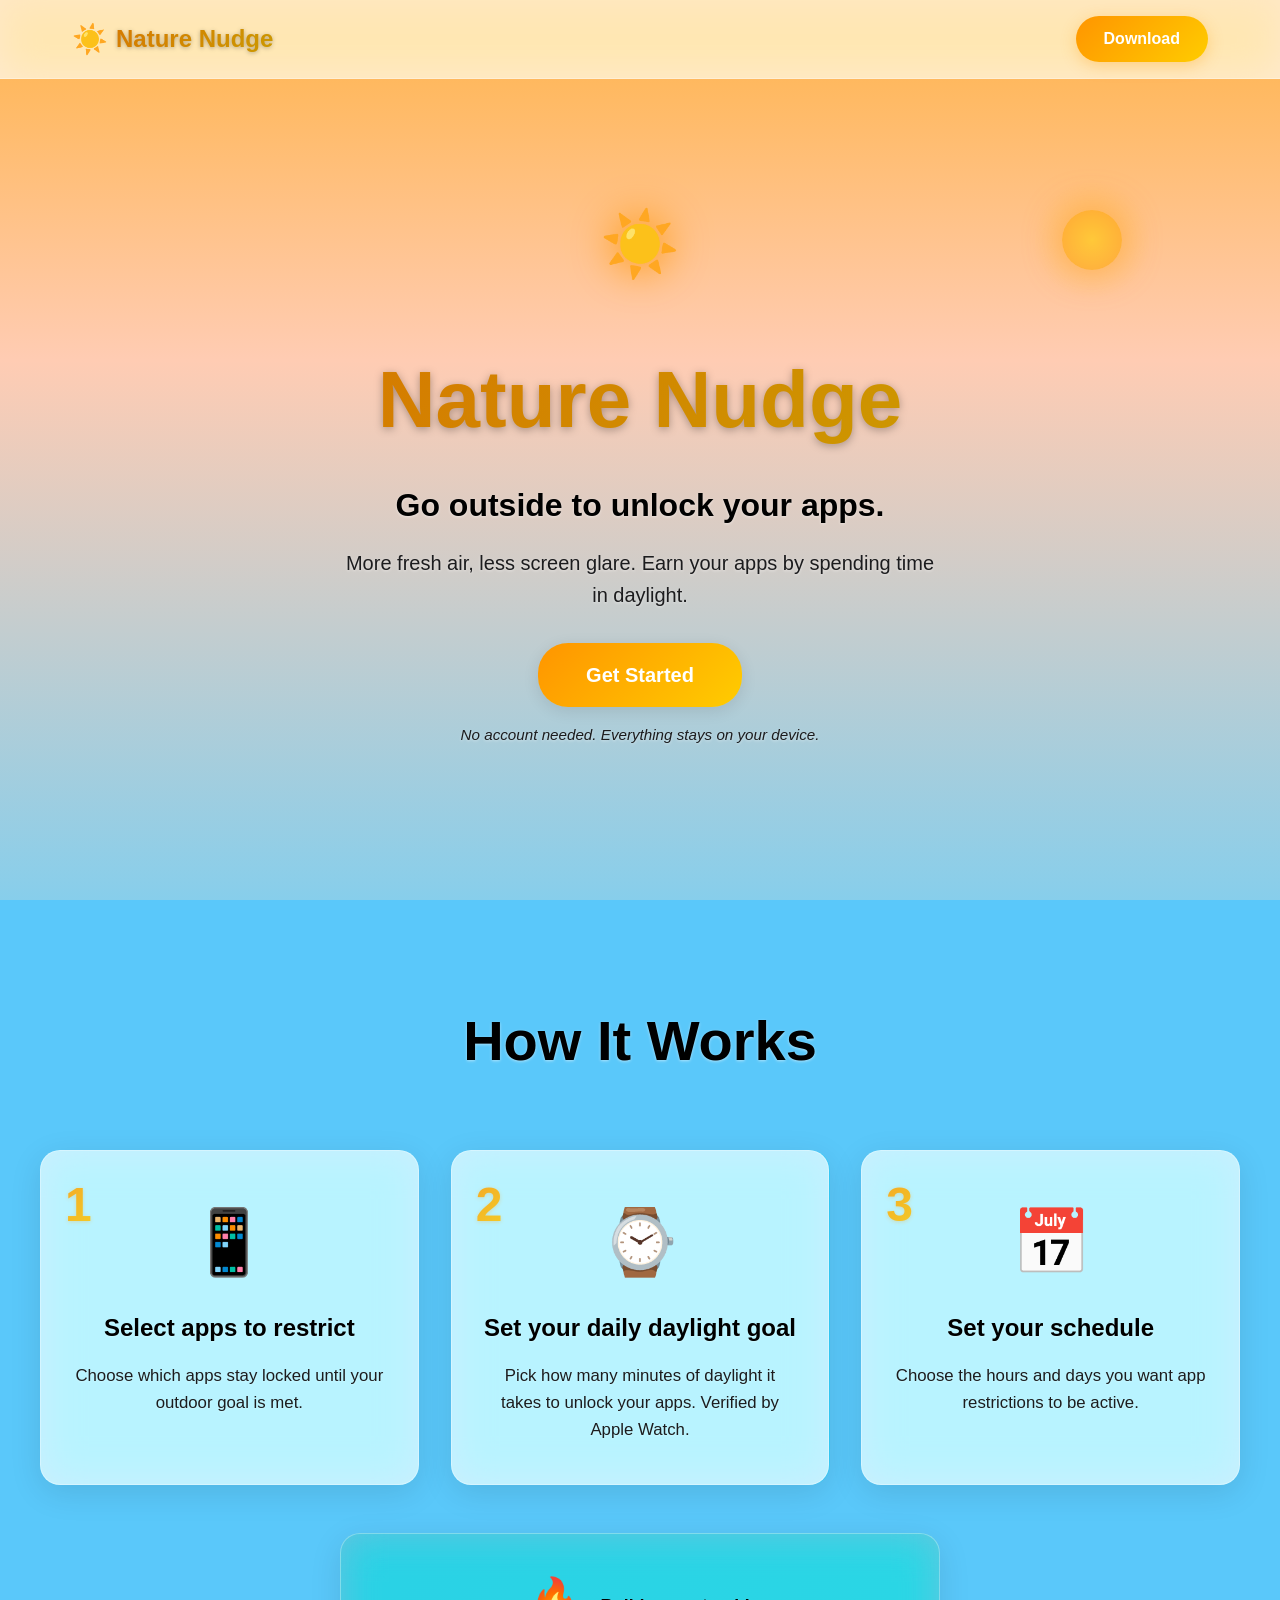
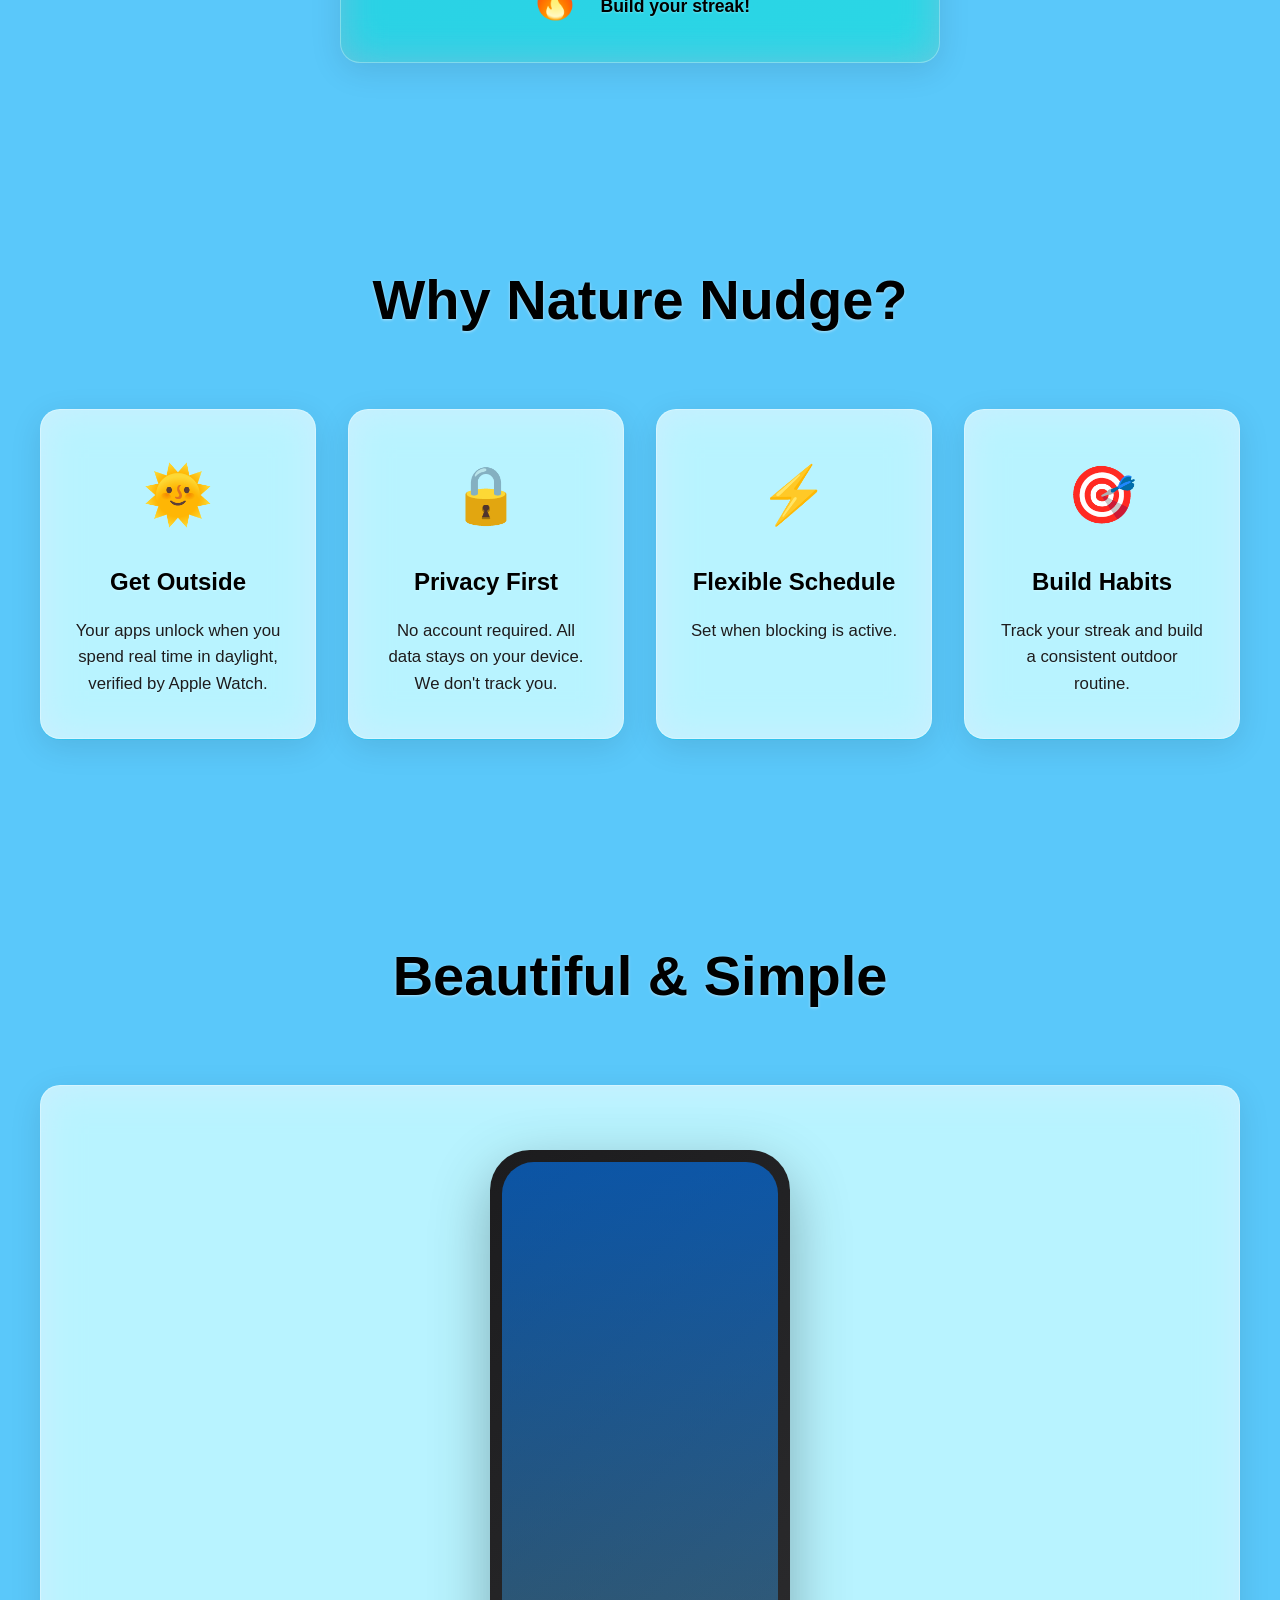
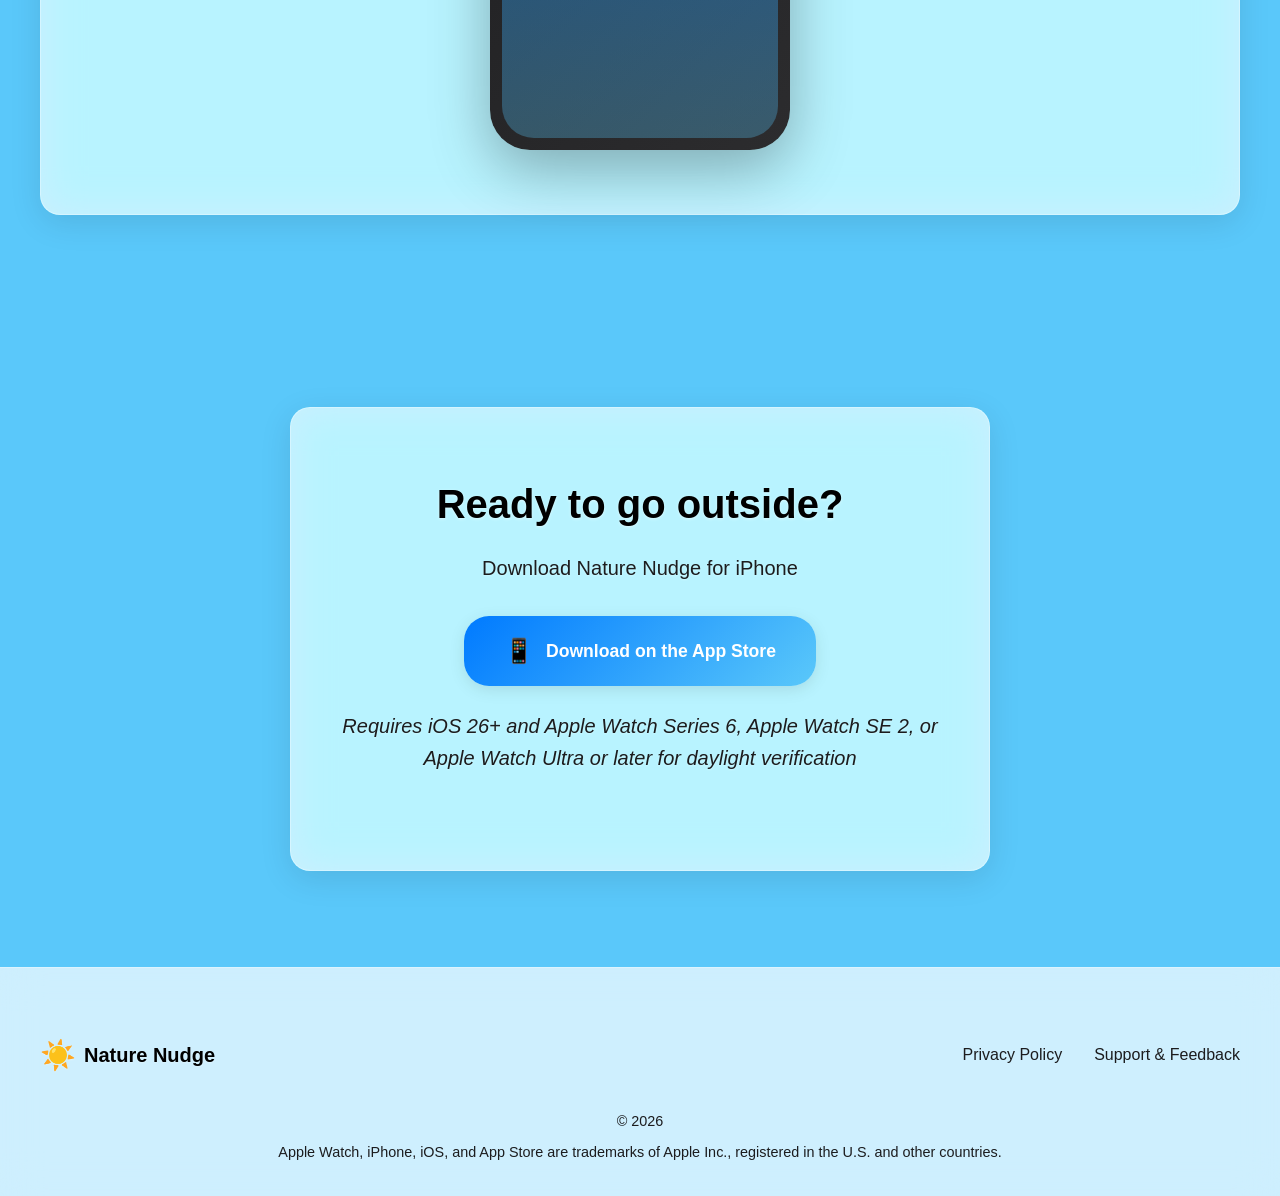
==== commit 3561348f: "Add animated app grid sequence to preview section - Created grid of 12 colorful app icons that displ" ====
--- a/index.html
+++ b/index.html
@@ -146,7 +146,25 @@
                 <div class="phone-mockup">
                     <div class="phone-screen">
                         <div class="app-preview-gradient"></div>
-                        <div class="app-preview-content">
+
+                        <!-- App Grid (shows first) -->
+                        <div class="app-grid" id="appGrid">
+                            <div class="app-icon" style="background: linear-gradient(135deg, #FF3B30, #FF6B6B);"></div>
+                            <div class="app-icon" style="background: linear-gradient(135deg, #007AFF, #4A9EFF);"></div>
+                            <div class="app-icon" style="background: linear-gradient(135deg, #34C759, #5DD57D);"></div>
+                            <div class="app-icon" style="background: linear-gradient(135deg, #FF9500, #FFAB40);"></div>
+                            <div class="app-icon" style="background: linear-gradient(135deg, #5856D6, #7B79EA);"></div>
+                            <div class="app-icon" style="background: linear-gradient(135deg, #FF2D55, #FF5277);"></div>
+                            <div class="app-icon" style="background: linear-gradient(135deg, #5AC8FA, #7DD4FC);"></div>
+                            <div class="app-icon" style="background: linear-gradient(135deg, #FFCC00, #FFD740);"></div>
+                            <div class="app-icon" style="background: linear-gradient(135deg, #AF52DE, #C26FE8);"></div>
+                            <div class="app-icon app-locked" id="lockedApp" style="background: linear-gradient(135deg, #8E8E93, #AEAEB2);"></div>
+                            <div class="app-icon" style="background: linear-gradient(135deg, #FF6B35, #FF8A5B);"></div>
+                            <div class="app-icon" style="background: linear-gradient(135deg, #32ADE6, #5BBFED);"></div>
+                        </div>
+
+                        <!-- Unlock Screen (shows after tap) -->
+                        <div class="app-preview-content" id="unlockScreen">
                             <div class="preview-sun">☀️</div>
                             <h3>20 minutes</h3>
                             <p>of daylight unlocks your apps today</p>
--- a/style.css
+++ b/style.css
@@ -275,19 +275,19 @@
 }
 
 .nav-link {
-    color: var(--text-primary);
+    color: white;
     text-decoration: none;
-    font-weight: 600;
-    padding: 0.5rem 1.5rem;
-    border-radius: 20px;
+    font-weight: 700;
+    padding: 0.625rem 1.75rem;
+    border-radius: 25px;
+    background: linear-gradient(135deg, var(--orange), var(--yellow));
     transition: all 0.3s ease;
-    text-shadow: 0 1px 2px rgba(255, 255, 255, 0.5);
+    box-shadow: 0 4px 16px rgba(255, 149, 0, 0.3);
 }
 
 .nav-link:hover {
-    background: var(--glass-bg);
-    backdrop-filter: blur(20px);
-    -webkit-backdrop-filter: blur(20px);
+    transform: translateY(-2px);
+    box-shadow: 0 8px 24px rgba(255, 149, 0, 0.4);
 }
 
 /* ================================
@@ -467,8 +467,12 @@
     left: 1.5rem;
     font-size: 3rem;
     font-weight: 800;
-    color: var(--orange);
-    opacity: 0.3;
+    background: linear-gradient(135deg, var(--orange), var(--yellow));
+    -webkit-background-clip: text;
+    -webkit-text-fill-color: transparent;
+    background-clip: text;
+    opacity: 0.85;
+    filter: drop-shadow(0 1px 2px rgba(255, 149, 0, 0.3));
 }
 
 .step-icon {
@@ -588,6 +592,49 @@
     background: linear-gradient(180deg,
         rgba(0, 122, 255, 0.6) 0%,
         rgba(90, 200, 250, 0.3) 100%);
+}
+
+.app-grid {
+    position: relative;
+    z-index: 2;
+    display: grid;
+    grid-template-columns: repeat(3, 1fr);
+    gap: 1.5rem;
+    padding: 3rem 2rem;
+    height: 100%;
+    align-content: center;
+    opacity: 1;
+    animation: fadeOutGrid 0.5s ease-out 2.5s forwards;
+}
+
+.app-icon {
+    aspect-ratio: 1;
+    border-radius: 20px;
+    box-shadow: 0 4px 12px rgba(0, 0, 0, 0.3);
+    transition: all 0.2s ease;
+}
+
+.app-locked {
+    position: relative;
+    animation: tapEffect 0.3s ease-in-out 1.5s;
+}
+
+@keyframes tapEffect {
+    0%, 100% {
+        transform: scale(1);
+        filter: brightness(1);
+    }
+    50% {
+        transform: scale(0.9);
+        filter: brightness(1.3);
+    }
+}
+
+@keyframes fadeOutGrid {
+    to {
+        opacity: 0;
+        visibility: hidden;
+    }
 }
 
 .app-preview-content {
@@ -601,6 +648,14 @@
     color: white;
     text-align: center;
     padding: 2rem;
+    opacity: 0;
+    animation: fadeInUnlock 0.5s ease-in 3s forwards;
+}
+
+@keyframes fadeInUnlock {
+    to {
+        opacity: 1;
+    }
 }
 
 .preview-sun {
@@ -640,12 +695,12 @@
     background: linear-gradient(90deg, var(--orange), var(--yellow));
     border-radius: 10px;
     width: 0%;
-    animation: fillProgress 3s ease-in-out infinite;
+    animation: fillProgress 2s ease-out 3.5s forwards;
 }
 
 @keyframes fillProgress {
-    0%, 100% { width: 0%; }
-    50% { width: 60%; }
+    0% { width: 0%; }
+    100% { width: 60%; }
 }
 
 /* ================================
@@ -761,9 +816,8 @@
 .footer-legal {
     text-align: center;
     color: var(--text-secondary);
-    font-size: 0.75rem;
+    font-size: 0.9rem;
     margin-top: 0.5rem;
-    opacity: 0.8;
 }
 
 /* ================================
